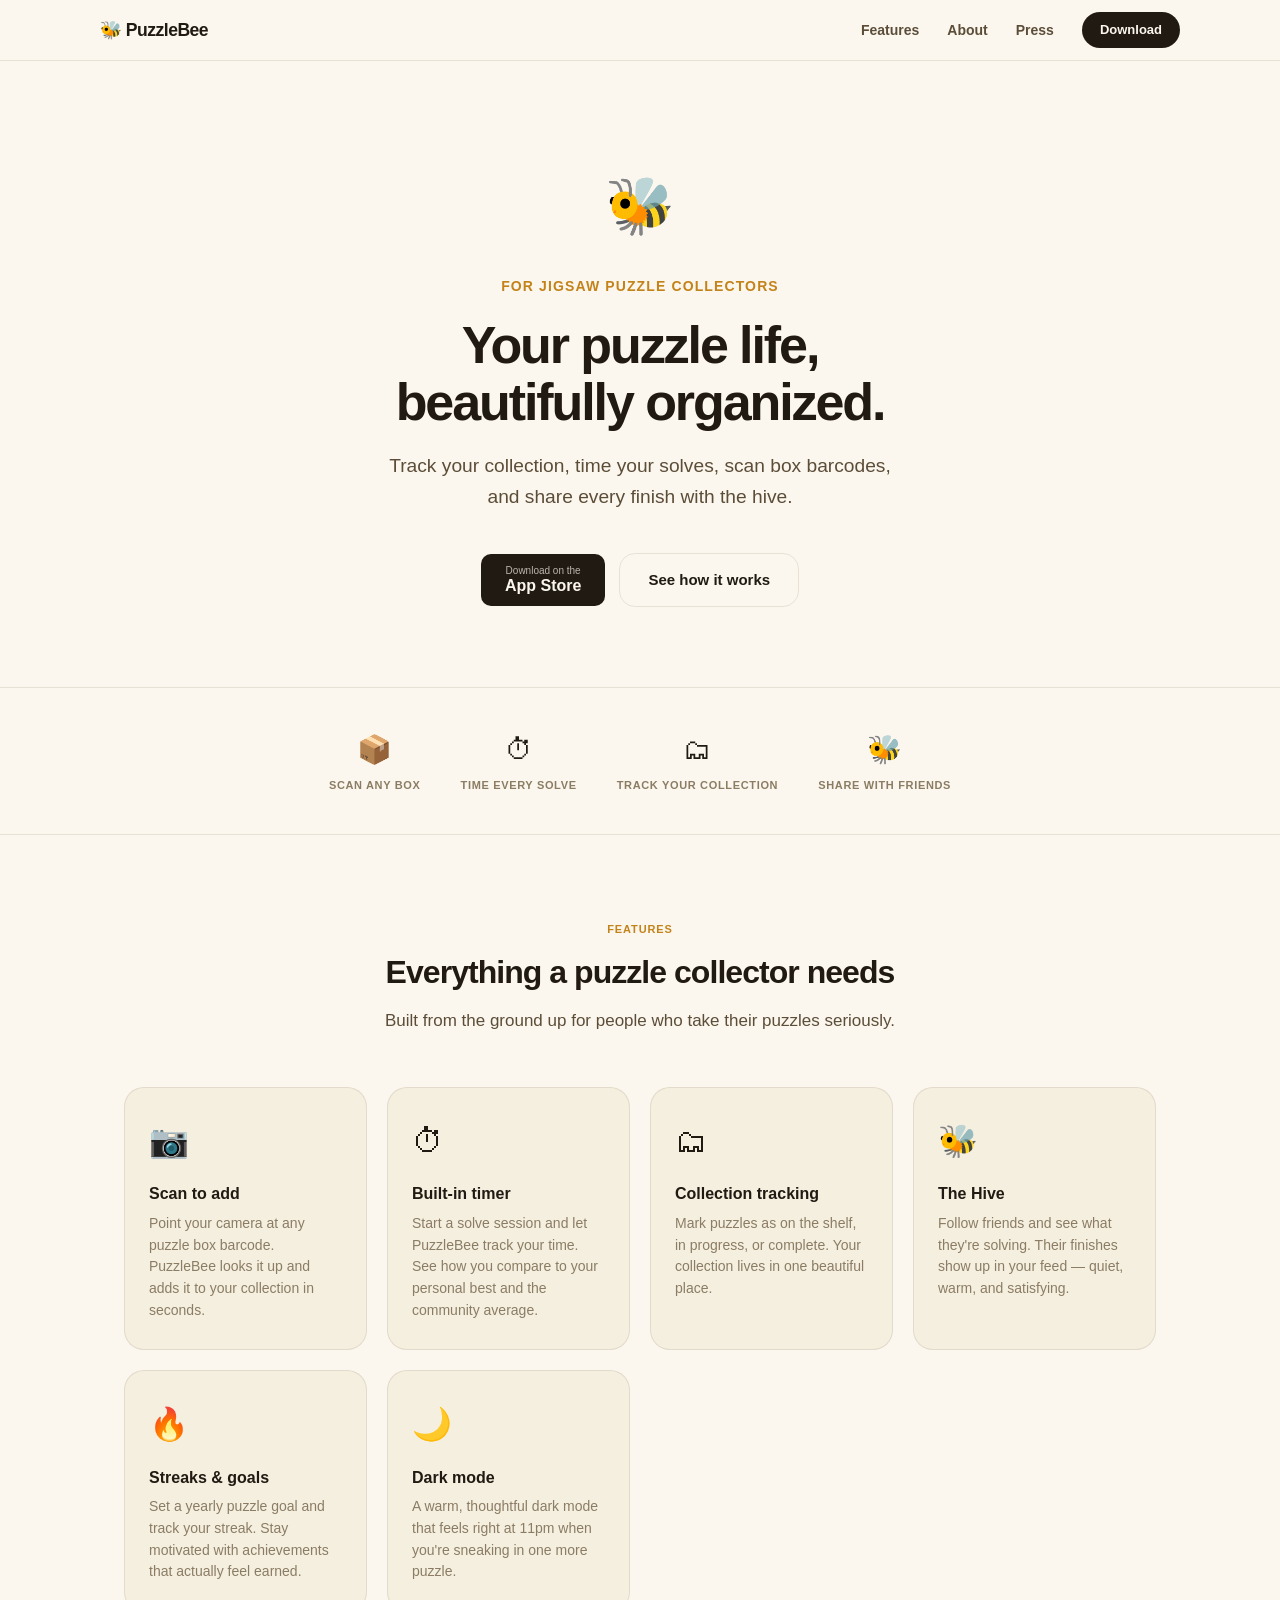
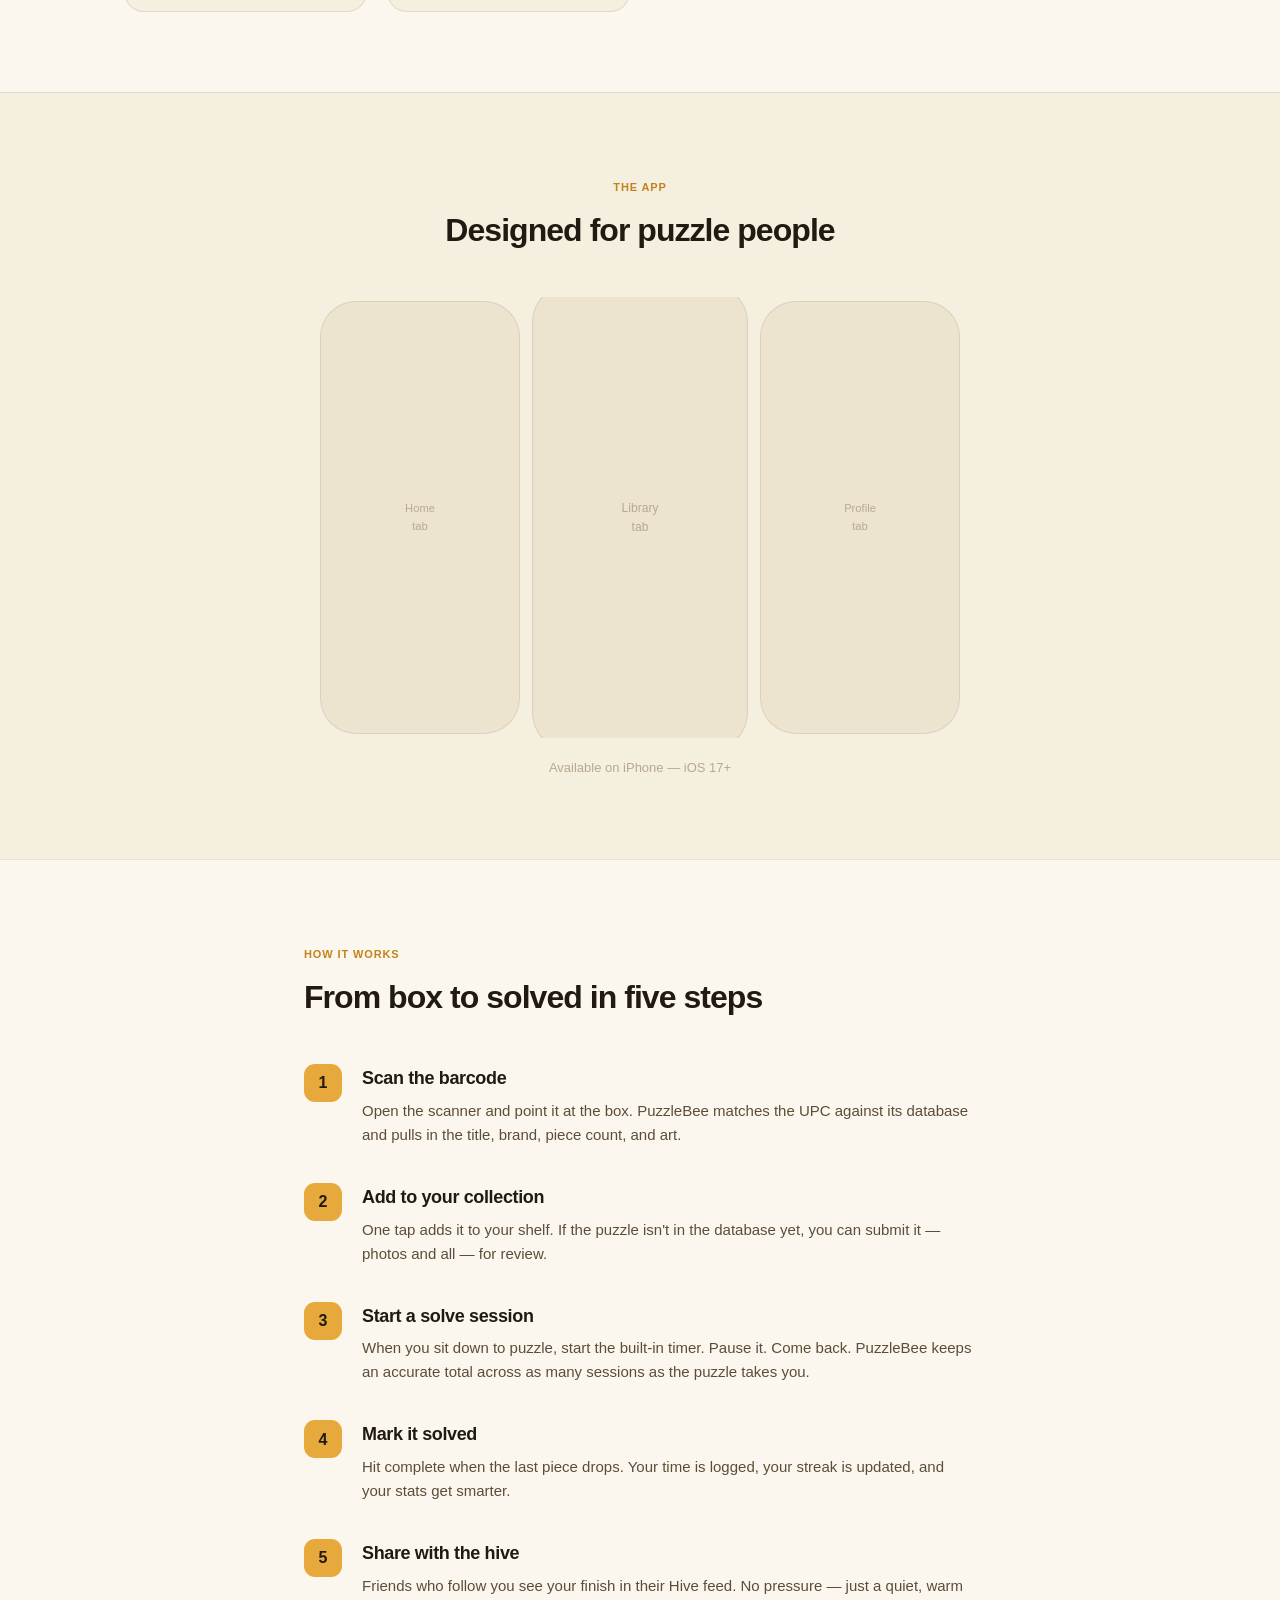
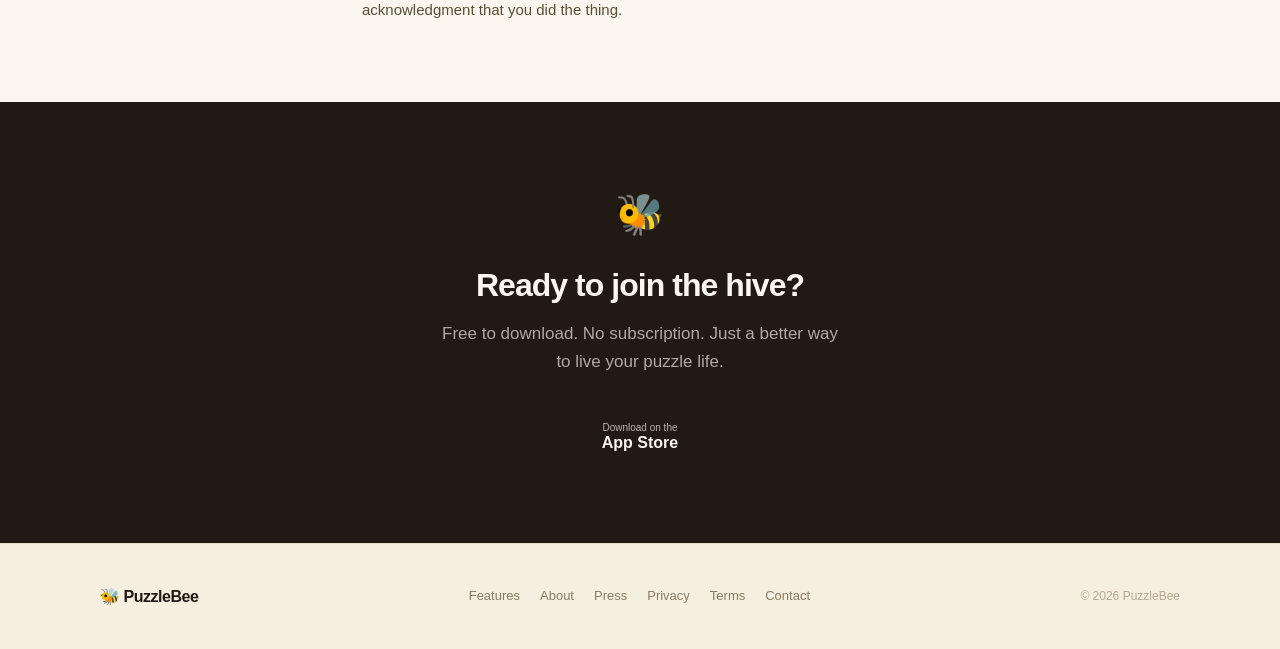
==== index.html @ b5a49838 "Initial PuzzleBee marketing site and admin panel" ====
<!DOCTYPE html>
<html lang="en">
<head>
  <meta charset="UTF-8">
  <meta name="viewport" content="width=device-width, initial-scale=1.0">
  <title>PuzzleBee — Your jigsaw puzzle life, beautifully organized.</title>
  <meta name="description" content="Track your jigsaw puzzle collection, time your solves, scan box barcodes, and share with the hive. PuzzleBee is the puzzle app for collectors.">
  <link rel="stylesheet" href="/assets/style.css">
  <style>
    .hero { padding: 100px 0 80px; text-align: center; }
    .hero__bee { font-size: 3.5rem; display: block; margin-bottom: 24px; animation: float 4s ease-in-out infinite; }
    @keyframes float { 0%,100%{transform:translateY(0)} 50%{transform:translateY(-8px)} }
    .hero__tagline { font-size:0.875rem; font-weight:700; letter-spacing:.08em; text-transform:uppercase; color:var(--honey-deep); margin-bottom:20px; }
    .hero h1 { margin-bottom: 20px; }
    .hero__sub { font-size:clamp(1rem,2.5vw,1.2rem); color:var(--ink2); max-width:520px; margin:0 auto 40px; line-height:1.6; }
    .hero__actions { display:flex; flex-wrap:wrap; gap:14px; justify-content:center; align-items:center; }
    .proof-strip { display:flex; flex-wrap:wrap; gap:40px; justify-content:center; }
    .proof-item { text-align:center; }
    .proof-item__big { font-size:1.75rem; }
    .proof-item__small { font-size:0.6875rem; font-weight:700; color:var(--ink3); text-transform:uppercase; letter-spacing:.06em; margin-top:4px; }
    .screenshots { display:flex; gap:20px; justify-content:center; align-items:flex-end; overflow-x:auto; padding:4px 0; }
    .phone-mockup--center { transform:scale(1.08); }
    .steps { display:grid; gap:36px; }
    .step { display:flex; gap:20px; align-items:flex-start; }
    .step__num { width:38px; height:38px; border-radius:11px; background:var(--honey); color:var(--ink); font-weight:800; display:flex; align-items:center; justify-content:center; flex-shrink:0; }
    .step__body h3 { margin-bottom:6px; }
    .step__body p { font-size:.9375rem; }
    @media(max-width:640px){ .hero{padding:64px 0 56px} }
  </style>
</head>
<body>

  <nav class="nav">
    <div class="nav__inner">
      <a href="/" class="nav__wordmark">🐝 PuzzleBee</a>
      <div class="nav__links">
        <a href="/features.html" class="nav__link--hide">Features</a>
        <a href="/about.html" class="nav__link--hide">About</a>
        <a href="/press.html" class="nav__link--hide">Press</a>
        <a href="https://apps.apple.com/app/puzzlebee" class="nav__cta">Download</a>
      </div>
    </div>
  </nav>

  <section class="hero" style="border-top:none;">
    <div class="container">
      <span class="hero__bee">🐝</span>
      <p class="hero__tagline">For jigsaw puzzle collectors</p>
      <h1>Your puzzle life,<br>beautifully organized.</h1>
      <p class="hero__sub">Track your collection, time your solves, scan box barcodes, and share every finish with the hive.</p>
      <div class="hero__actions">
        <a href="https://apps.apple.com/app/puzzlebee" class="badge-appstore">
          <span>
            <span class="badge-appstore__sub">Download on the</span>
            <span class="badge-appstore__main">App Store</span>
          </span>
        </a>
        <a href="/features.html" class="btn btn--ghost">See how it works</a>
      </div>
    </div>
  </section>

  <section style="padding:40px 0;">
    <div class="container">
      <div class="proof-strip">
        <div class="proof-item"><div class="proof-item__big">📦</div><div class="proof-item__small">Scan any box</div></div>
        <div class="proof-item"><div class="proof-item__big">⏱</div><div class="proof-item__small">Time every solve</div></div>
        <div class="proof-item"><div class="proof-item__big">🗂</div><div class="proof-item__small">Track your collection</div></div>
        <div class="proof-item"><div class="proof-item__big">🐝</div><div class="proof-item__small">Share with friends</div></div>
      </div>
    </div>
  </section>

  <section>
    <div class="container">
      <div style="text-align:center;margin-bottom:52px;">
        <span class="section-label">Features</span>
        <h2 class="section-title">Everything a puzzle collector needs</h2>
        <p class="section-body" style="margin:0 auto;">Built from the ground up for people who take their puzzles seriously.</p>
      </div>
      <div class="feature-grid">
        <div class="feature-card">
          <span class="feature-card__icon">📷</span>
          <div class="feature-card__title">Scan to add</div>
          <div class="feature-card__body">Point your camera at any puzzle box barcode. PuzzleBee looks it up and adds it to your collection in seconds.</div>
        </div>
        <div class="feature-card">
          <span class="feature-card__icon">⏱</span>
          <div class="feature-card__title">Built-in timer</div>
          <div class="feature-card__body">Start a solve session and let PuzzleBee track your time. See how you compare to your personal best and the community average.</div>
        </div>
        <div class="feature-card">
          <span class="feature-card__icon">🗂</span>
          <div class="feature-card__title">Collection tracking</div>
          <div class="feature-card__body">Mark puzzles as on the shelf, in progress, or complete. Your collection lives in one beautiful place.</div>
        </div>
        <div class="feature-card">
          <span class="feature-card__icon">🐝</span>
          <div class="feature-card__title">The Hive</div>
          <div class="feature-card__body">Follow friends and see what they're solving. Their finishes show up in your feed — quiet, warm, and satisfying.</div>
        </div>
        <div class="feature-card">
          <span class="feature-card__icon">🔥</span>
          <div class="feature-card__title">Streaks &amp; goals</div>
          <div class="feature-card__body">Set a yearly puzzle goal and track your streak. Stay motivated with achievements that actually feel earned.</div>
        </div>
        <div class="feature-card">
          <span class="feature-card__icon">🌙</span>
          <div class="feature-card__title">Dark mode</div>
          <div class="feature-card__body">A warm, thoughtful dark mode that feels right at 11pm when you're sneaking in one more puzzle.</div>
        </div>
      </div>
    </div>
  </section>

  <section style="background:var(--cream50);">
    <div class="container">
      <div style="text-align:center;margin-bottom:48px;">
        <span class="section-label">The app</span>
        <h2>Designed for puzzle people</h2>
      </div>
      <div class="screenshots">
        <div class="phone-mockup"><span style="text-align:center;padding:12px;font-size:.7rem;color:var(--ink4);">Home<br>tab</span></div>
        <div class="phone-mockup phone-mockup--center"><span style="text-align:center;padding:12px;font-size:.7rem;color:var(--ink4);">Library<br>tab</span></div>
        <div class="phone-mockup"><span style="text-align:center;padding:12px;font-size:.7rem;color:var(--ink4);">Profile<br>tab</span></div>
      </div>
      <p style="text-align:center;font-size:.8125rem;color:var(--ink4);margin-top:20px;">Available on iPhone — iOS 17+</p>
    </div>
  </section>

  <section>
    <div class="container" style="max-width:720px;">
      <div style="margin-bottom:48px;">
        <span class="section-label">How it works</span>
        <h2>From box to solved in five steps</h2>
      </div>
      <div class="steps">
        <div class="step"><div class="step__num">1</div><div class="step__body"><h3>Scan the barcode</h3><p>Open the scanner and point it at the box. PuzzleBee matches the UPC against its database and pulls in the title, brand, piece count, and art.</p></div></div>
        <div class="step"><div class="step__num">2</div><div class="step__body"><h3>Add to your collection</h3><p>One tap adds it to your shelf. If the puzzle isn't in the database yet, you can submit it — photos and all — for review.</p></div></div>
        <div class="step"><div class="step__num">3</div><div class="step__body"><h3>Start a solve session</h3><p>When you sit down to puzzle, start the built-in timer. Pause it. Come back. PuzzleBee keeps an accurate total across as many sessions as the puzzle takes you.</p></div></div>
        <div class="step"><div class="step__num">4</div><div class="step__body"><h3>Mark it solved</h3><p>Hit complete when the last piece drops. Your time is logged, your streak is updated, and your stats get smarter.</p></div></div>
        <div class="step"><div class="step__num">5</div><div class="step__body"><h3>Share with the hive</h3><p>Friends who follow you see your finish in their Hive feed. No pressure — just a quiet, warm acknowledgment that you did the thing.</p></div></div>
      </div>
    </div>
  </section>

  <section style="background:var(--ink);border-top:none;">
    <div class="container" style="text-align:center;">
      <span style="font-size:2.5rem;display:block;margin-bottom:20px;">🐝</span>
      <h2 style="color:#FBF7EE;margin-bottom:16px;">Ready to join the hive?</h2>
      <p style="color:rgba(251,247,238,.65);max-width:400px;margin:0 auto 36px;font-size:1.0625rem;">Free to download. No subscription. Just a better way to live your puzzle life.</p>
      <a href="https://apps.apple.com/app/puzzlebee" class="badge-appstore">
        <span><span class="badge-appstore__sub">Download on the</span><span class="badge-appstore__main">App Store</span></span>
      </a>
    </div>
  </section>

  <footer class="footer">
    <div class="footer__inner">
      <a href="/" class="footer__wordmark">🐝 PuzzleBee</a>
      <div class="footer__links">
        <a href="/features.html">Features</a>
        <a href="/about.html">About</a>
        <a href="/press.html">Press</a>
        <a href="/privacy.html">Privacy</a>
        <a href="/terms.html">Terms</a>
        <a href="mailto:support@puzzlebee.app">Contact</a>
      </div>
      <p class="footer__copy">© 2026 PuzzleBee</p>
    </div>
  </footer>

</body>
</html>
---- assets/style.css ----
/* PuzzleBee — shared marketing stylesheet */

:root {
  --ink:       #211A12;
  --ink2:      #5C4D38;
  --ink3:      #8B7C63;
  --ink4:      #B8A890;
  --cream:     #FBF7EE;
  --cream50:   #F5EFE0;
  --cream100:  #EDE4D0;
  --honey:     #E8A93C;
  --honey-deep:#C4831A;
  --honey-soft:#FFF3D6;
  --sage:      #6B7B5A;
  --border:    rgba(90,70,40,0.12);
  --radius:    16px;
  --radius-sm: 10px;
}

*, *::before, *::after { box-sizing: border-box; margin: 0; padding: 0; }

html { scroll-behavior: smooth; }

body {
  font-family: -apple-system, BlinkMacSystemFont, 'Segoe UI', Helvetica, Arial, sans-serif;
  background: var(--cream);
  color: var(--ink);
  line-height: 1.6;
  -webkit-font-smoothing: antialiased;
}

/* ── Typography ── */
h1 { font-size: clamp(2rem, 5vw, 3.25rem); font-weight: 800; letter-spacing: -0.04em; line-height: 1.1; }
h2 { font-size: clamp(1.5rem, 3vw, 2rem); font-weight: 700; letter-spacing: -0.03em; line-height: 1.2; }
h3 { font-size: 1.125rem; font-weight: 700; letter-spacing: -0.02em; }
p  { color: var(--ink2); }
a  { color: var(--honey-deep); text-decoration: none; }
a:hover { text-decoration: underline; }

/* ── Layout ── */
.container { max-width: 1080px; margin: 0 auto; padding: 0 24px; }
.container--narrow { max-width: 720px; margin: 0 auto; padding: 0 24px; }

section { padding: 80px 0; }
section + section { border-top: 1px solid var(--border); }

/* ── Nav ── */
.nav {
  position: sticky; top: 0; z-index: 100;
  background: rgba(251,247,238,0.92);
  backdrop-filter: blur(12px);
  border-bottom: 1px solid var(--border);
  padding: 0 24px;
}
.nav__inner {
  max-width: 1080px; margin: 0 auto;
  display: flex; align-items: center; justify-content: space-between;
  height: 60px;
}
.nav__wordmark {
  font-size: 1.1rem; font-weight: 800; letter-spacing: -0.03em;
  color: var(--ink); text-decoration: none; display: flex; align-items: center; gap: 8px;
}
.nav__wordmark:hover { text-decoration: none; }
.nav__links { display: flex; align-items: center; gap: 28px; }
.nav__links a { font-size: 0.875rem; font-weight: 600; color: var(--ink2); }
.nav__links a:hover { color: var(--ink); text-decoration: none; }
.nav__cta {
  background: var(--ink); color: var(--cream) !important;
  padding: 8px 18px; border-radius: 999px; font-size: 0.8125rem !important;
}
.nav__cta:hover { background: var(--ink2); text-decoration: none !important; }

/* ── Buttons ── */
.btn {
  display: inline-flex; align-items: center; gap: 8px;
  font-weight: 700; font-size: 0.9375rem;
  padding: 14px 28px; border-radius: var(--radius);
  cursor: pointer; text-decoration: none; border: none;
  transition: opacity 0.15s, transform 0.1s;
}
.btn:hover { opacity: 0.88; transform: translateY(-1px); text-decoration: none; }
.btn--honey { background: var(--honey); color: var(--ink); }
.btn--ink   { background: var(--ink); color: var(--cream); }
.btn--ghost { background: transparent; color: var(--ink); border: 1.5px solid var(--border); }

/* App Store badge */
.badge-appstore {
  display: inline-flex; align-items: center; gap: 10px;
  background: var(--ink); color: var(--cream);
  padding: 12px 24px; border-radius: var(--radius-sm);
  font-size: 0.8125rem; font-weight: 600;
  text-decoration: none; transition: opacity 0.15s;
}
.badge-appstore:hover { opacity: 0.85; text-decoration: none; }
.badge-appstore__sub { display: block; font-size: 0.625rem; font-weight: 400; opacity: 0.7; line-height: 1; margin-bottom: 2px; }
.badge-appstore__main { display: block; font-size: 1rem; font-weight: 700; line-height: 1; }

/* ── Tag / pill ── */
.tag {
  display: inline-block;
  padding: 4px 10px; border-radius: 999px;
  font-size: 0.6875rem; font-weight: 700; letter-spacing: 0.05em; text-transform: uppercase;
  background: var(--honey-soft); color: var(--honey-deep);
}

/* ── Cards ── */
.card {
  background: var(--cream50);
  border: 1px solid var(--border);
  border-radius: 20px;
  padding: 28px;
}

/* ── Feature grid ── */
.feature-grid {
  display: grid;
  grid-template-columns: repeat(auto-fit, minmax(220px, 1fr));
  gap: 20px;
}
.feature-card {
  background: var(--cream50);
  border: 1px solid var(--border);
  border-radius: 20px;
  padding: 28px 24px;
}
.feature-card__icon {
  font-size: 2rem; margin-bottom: 14px; display: block;
}
.feature-card__title {
  font-size: 1rem; font-weight: 700; margin-bottom: 6px; color: var(--ink);
}
.feature-card__body {
  font-size: 0.875rem; color: var(--ink3); line-height: 1.55;
}

/* ── Screenshot placeholder ── */
.phone-mockup {
  width: 200px; aspect-ratio: 9/19.5;
  background: var(--cream100);
  border: 1.5px solid var(--border);
  border-radius: 36px;
  display: flex; align-items: center; justify-content: center;
  font-size: 0.75rem; color: var(--ink4);
  flex-shrink: 0;
  overflow: hidden;
}
.phone-mockup img { width: 100%; height: 100%; object-fit: cover; border-radius: inherit; }

/* ── Section header ── */
.section-label {
  display: inline-block;
  font-size: 0.6875rem; font-weight: 700; letter-spacing: 0.08em; text-transform: uppercase;
  color: var(--honey-deep); margin-bottom: 14px;
}
.section-title { margin-bottom: 16px; }
.section-body  { color: var(--ink2); font-size: 1.0625rem; line-height: 1.65; max-width: 560px; }

/* ── Footer ── */
.footer {
  background: var(--cream50);
  border-top: 1px solid var(--border);
  padding: 40px 24px;
}
.footer__inner {
  max-width: 1080px; margin: 0 auto;
  display: flex; flex-wrap: wrap; align-items: center; justify-content: space-between; gap: 16px;
}
.footer__wordmark {
  font-size: 1rem; font-weight: 800; letter-spacing: -0.03em; color: var(--ink);
  text-decoration: none; display: flex; align-items: center; gap: 6px;
}
.footer__links { display: flex; flex-wrap: wrap; gap: 20px; }
.footer__links a { font-size: 0.8125rem; color: var(--ink3); }
.footer__links a:hover { color: var(--ink); text-decoration: none; }
.footer__copy { font-size: 0.75rem; color: var(--ink4); }

/* ── Prose (for legal pages) ── */
.prose h1 { margin-bottom: 8px; }
.prose .updated { font-size: 0.875rem; color: var(--ink3); margin-bottom: 40px; }
.prose h2 { font-size: 1.125rem; font-weight: 700; margin: 36px 0 10px; }
.prose p  { margin-bottom: 14px; font-size: 0.9375rem; line-height: 1.75; }
.prose ul { padding-left: 20px; margin-bottom: 14px; color: var(--ink2); }
.prose ul li { margin-bottom: 6px; font-size: 0.9375rem; line-height: 1.7; }

/* ── Color swatch ── */
.swatch { width: 48px; height: 48px; border-radius: 10px; border: 1px solid var(--border); display: inline-block; }

/* ── Responsive ── */
@media (max-width: 640px) {
  section { padding: 56px 0; }
  .nav__links .nav__link--hide { display: none; }
}
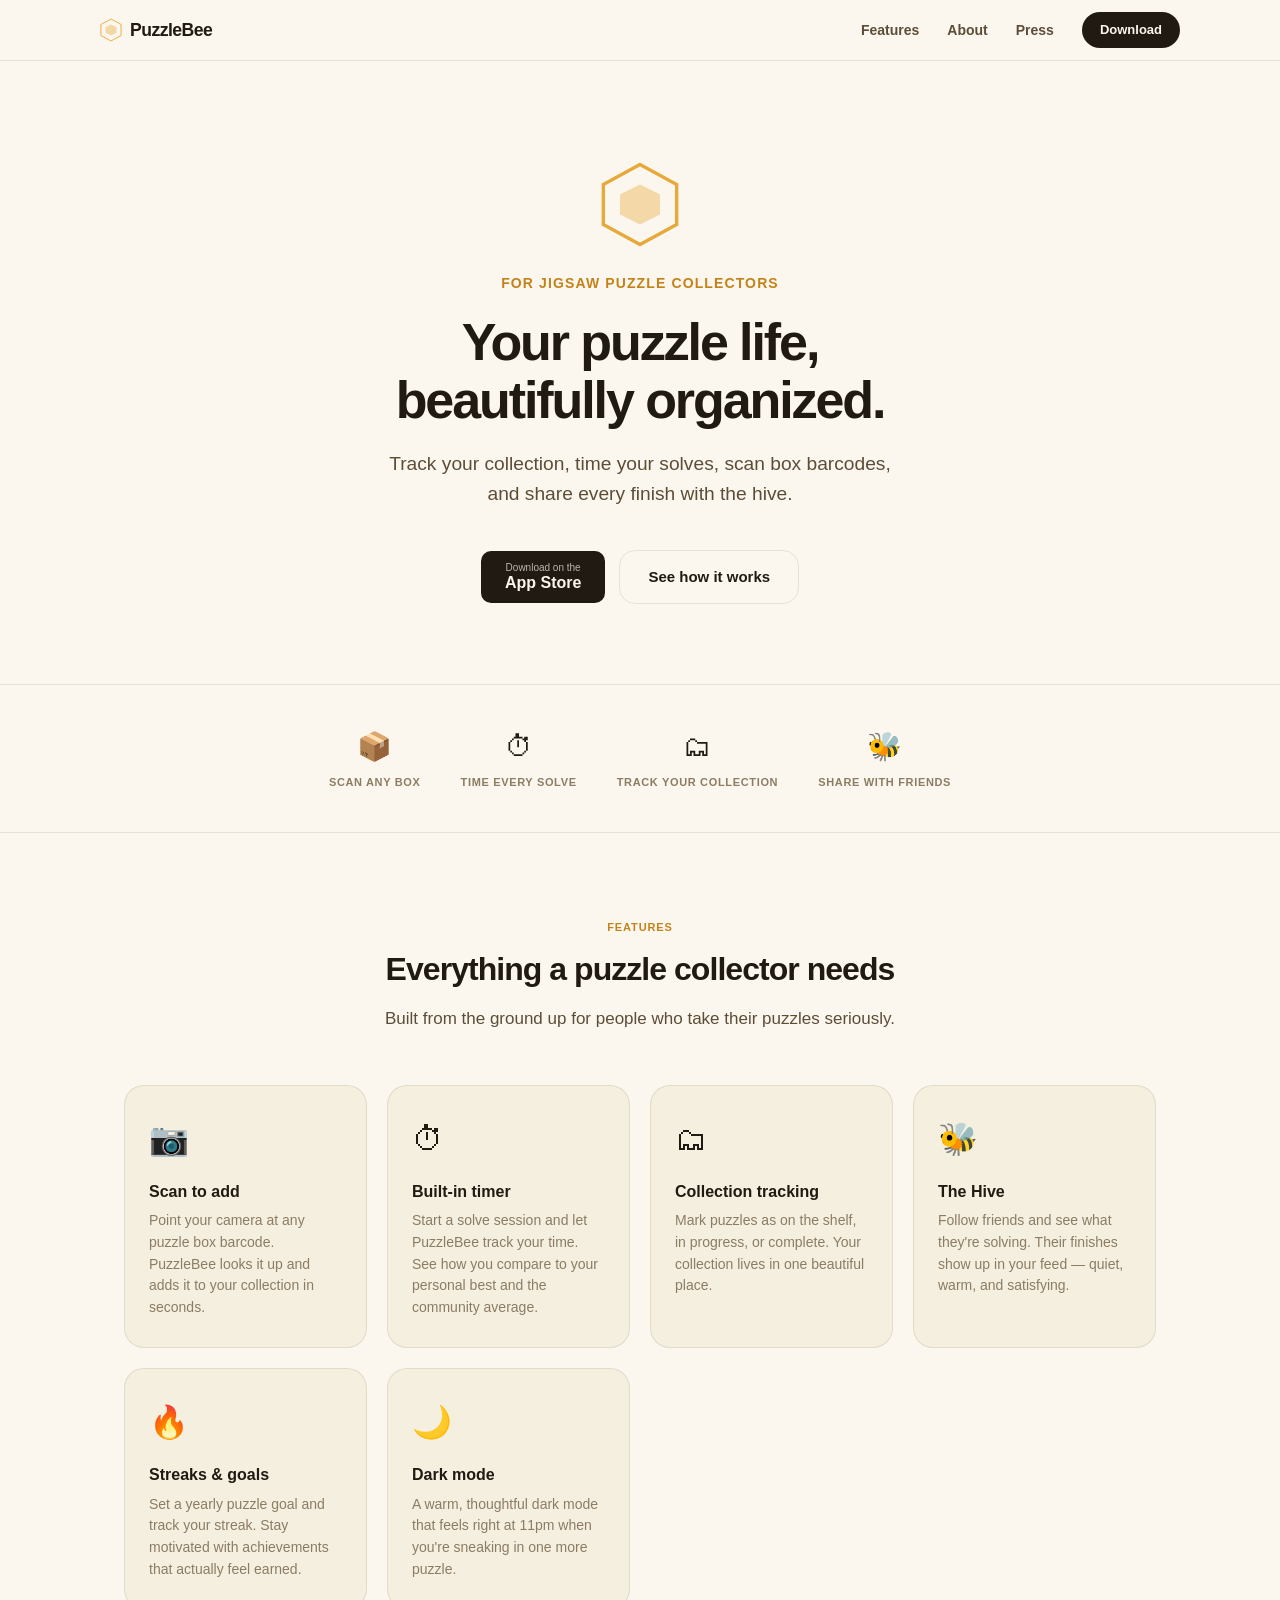
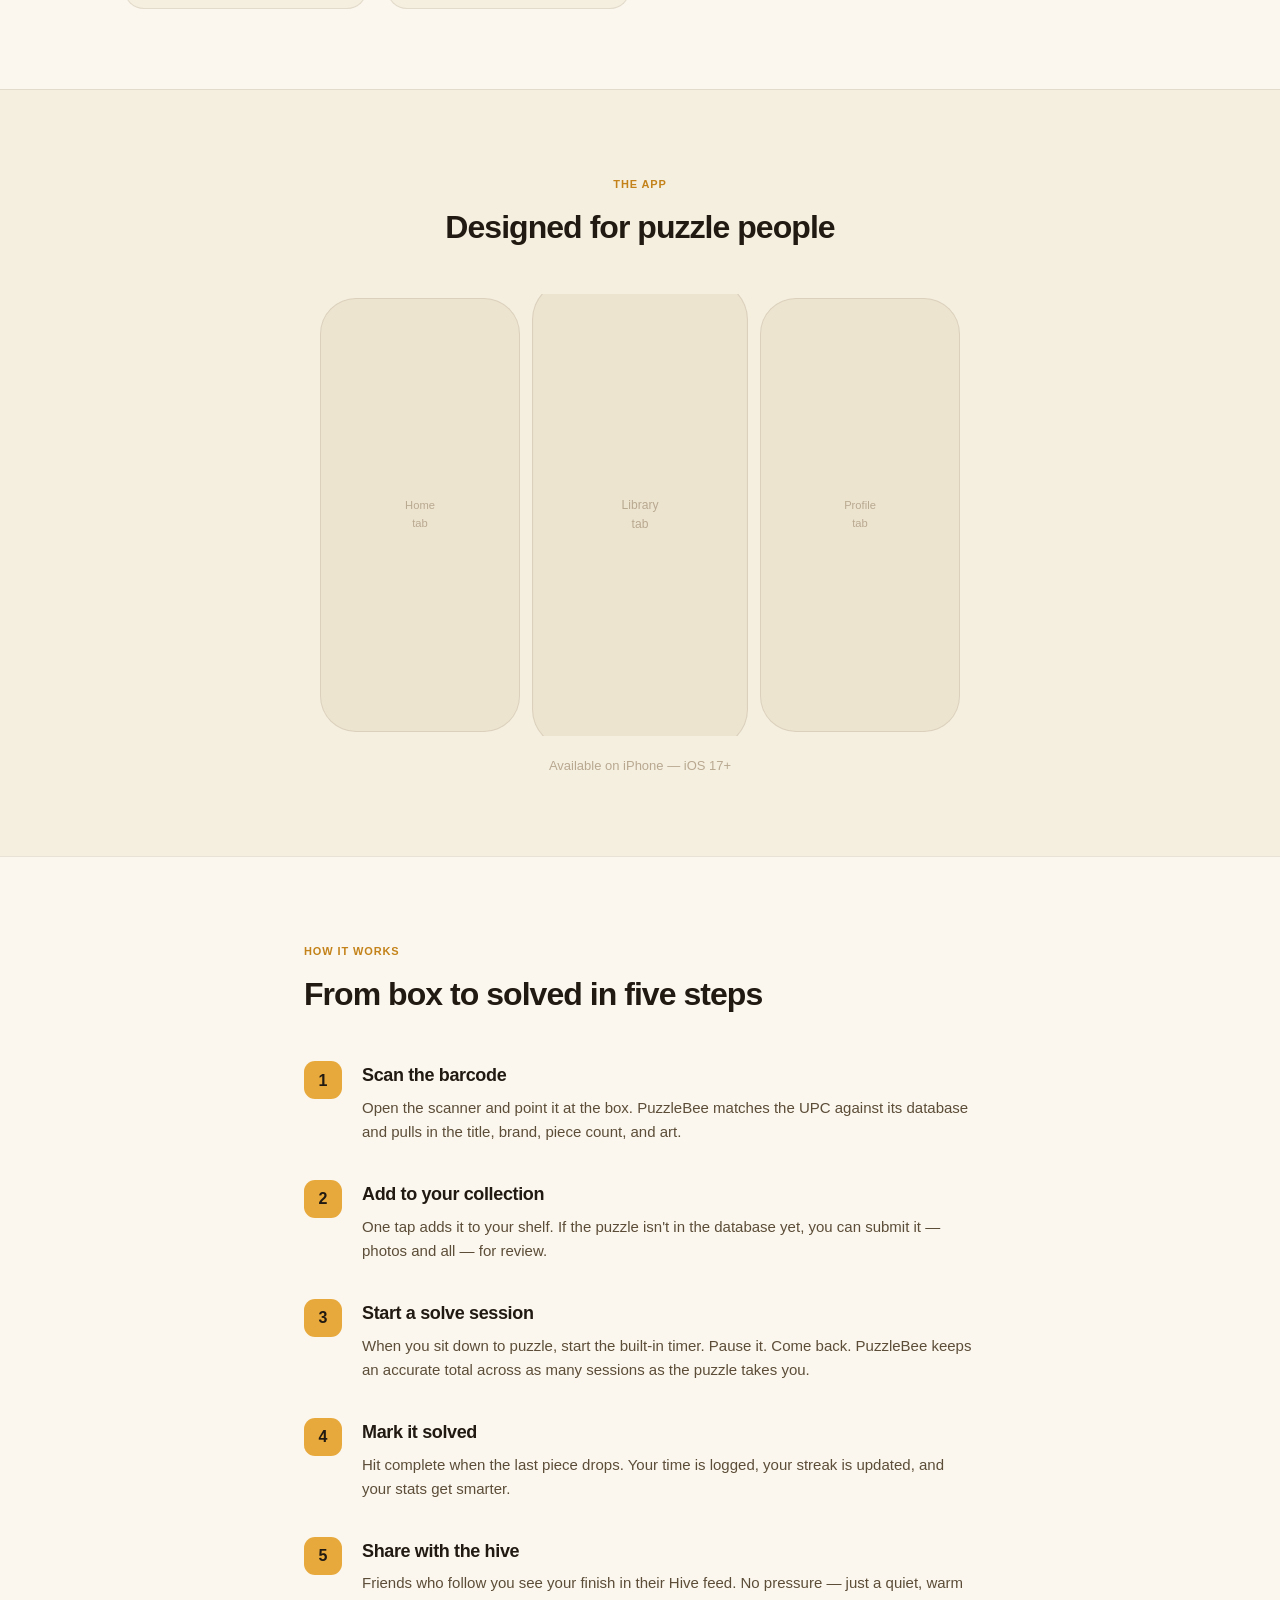
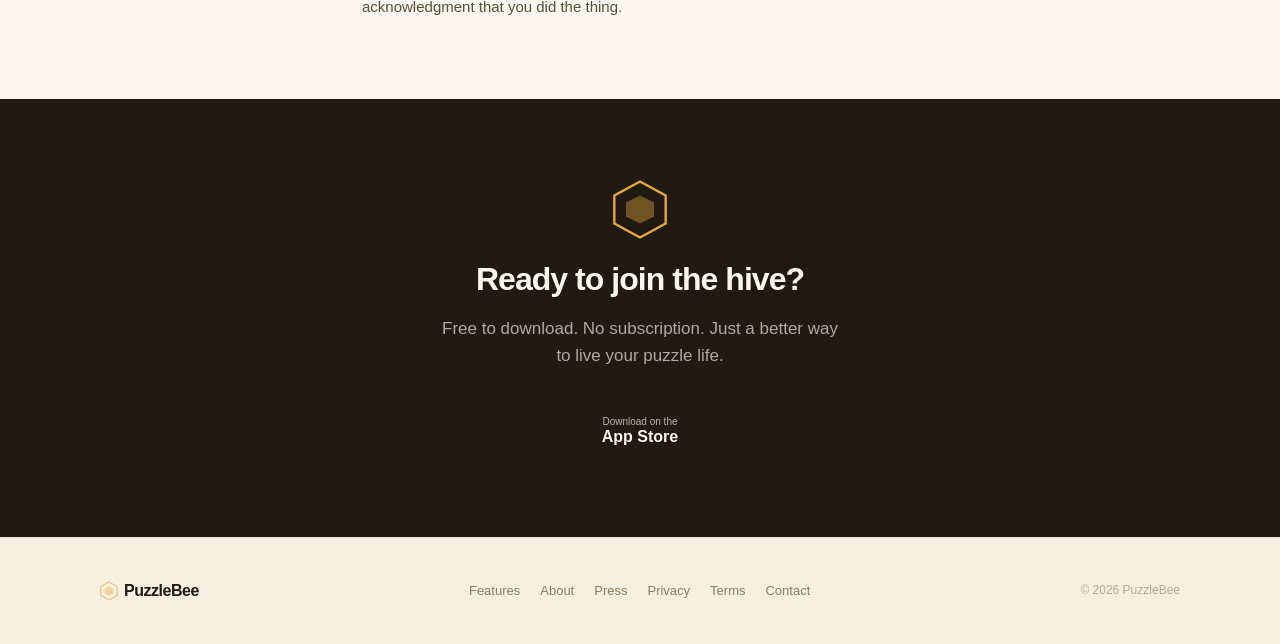
==== commit df65231a: "Replace bee emoji with hex logo SVG across all pages" ====
--- a/index.html
+++ b/index.html
@@ -8,7 +8,7 @@
   <link rel="stylesheet" href="/assets/style.css">
   <style>
     .hero { padding: 100px 0 80px; text-align: center; }
-    .hero__bee { font-size: 3.5rem; display: block; margin-bottom: 24px; animation: float 4s ease-in-out infinite; }
+    .hero__bee { display: block; margin: 0 auto 24px; animation: float 4s ease-in-out infinite; }
     @keyframes float { 0%,100%{transform:translateY(0)} 50%{transform:translateY(-8px)} }
     .hero__tagline { font-size:0.875rem; font-weight:700; letter-spacing:.08em; text-transform:uppercase; color:var(--honey-deep); margin-bottom:20px; }
     .hero h1 { margin-bottom: 20px; }
@@ -32,7 +32,7 @@
 
   <nav class="nav">
     <div class="nav__inner">
-      <a href="/" class="nav__wordmark">🐝 PuzzleBee</a>
+      <a href="/" class="nav__wordmark"><svg width="22" height="24" viewBox="0 0 48 52" fill="none" aria-hidden="true"><polygon points="24,2 46,14 46,38 24,50 2,38 2,14" stroke="#E8A93C" stroke-width="2"/><polygon points="24,14 36,20 36,32 24,38 12,32 12,20" fill="#E8A93C" opacity="0.4"/></svg> PuzzleBee</a>
       <div class="nav__links">
         <a href="/features.html" class="nav__link--hide">Features</a>
         <a href="/about.html" class="nav__link--hide">About</a>
@@ -44,7 +44,7 @@
 
   <section class="hero" style="border-top:none;">
     <div class="container">
-      <span class="hero__bee">🐝</span>
+      <svg class="hero__bee" width="80" height="87" viewBox="0 0 48 52" fill="none" aria-hidden="true"><polygon points="24,2 46,14 46,38 24,50 2,38 2,14" stroke="#E8A93C" stroke-width="2"/><polygon points="24,14 36,20 36,32 24,38 12,32 12,20" fill="#E8A93C" opacity="0.4"/></svg>
       <p class="hero__tagline">For jigsaw puzzle collectors</p>
       <h1>Your puzzle life,<br>beautifully organized.</h1>
       <p class="hero__sub">Track your collection, time your solves, scan box barcodes, and share every finish with the hive.</p>
@@ -146,7 +146,7 @@
 
   <section style="background:var(--ink);border-top:none;">
     <div class="container" style="text-align:center;">
-      <span style="font-size:2.5rem;display:block;margin-bottom:20px;">🐝</span>
+      <svg width="56" height="61" viewBox="0 0 48 52" fill="none" aria-hidden="true" style="display:block;margin:0 auto 20px;"><polygon points="24,2 46,14 46,38 24,50 2,38 2,14" stroke="#E8A93C" stroke-width="2"/><polygon points="24,14 36,20 36,32 24,38 12,32 12,20" fill="#E8A93C" opacity="0.4"/></svg>
       <h2 style="color:#FBF7EE;margin-bottom:16px;">Ready to join the hive?</h2>
       <p style="color:rgba(251,247,238,.65);max-width:400px;margin:0 auto 36px;font-size:1.0625rem;">Free to download. No subscription. Just a better way to live your puzzle life.</p>
       <a href="https://apps.apple.com/app/puzzlebee" class="badge-appstore">
@@ -157,7 +157,7 @@
 
   <footer class="footer">
     <div class="footer__inner">
-      <a href="/" class="footer__wordmark">🐝 PuzzleBee</a>
+      <a href="/" class="footer__wordmark"><svg width="18" height="20" viewBox="0 0 48 52" fill="none" aria-hidden="true"><polygon points="24,2 46,14 46,38 24,50 2,38 2,14" stroke="#E8A93C" stroke-width="2"/><polygon points="24,14 36,20 36,32 24,38 12,32 12,20" fill="#E8A93C" opacity="0.4"/></svg> PuzzleBee</a>
       <div class="footer__links">
         <a href="/features.html">Features</a>
         <a href="/about.html">About</a>
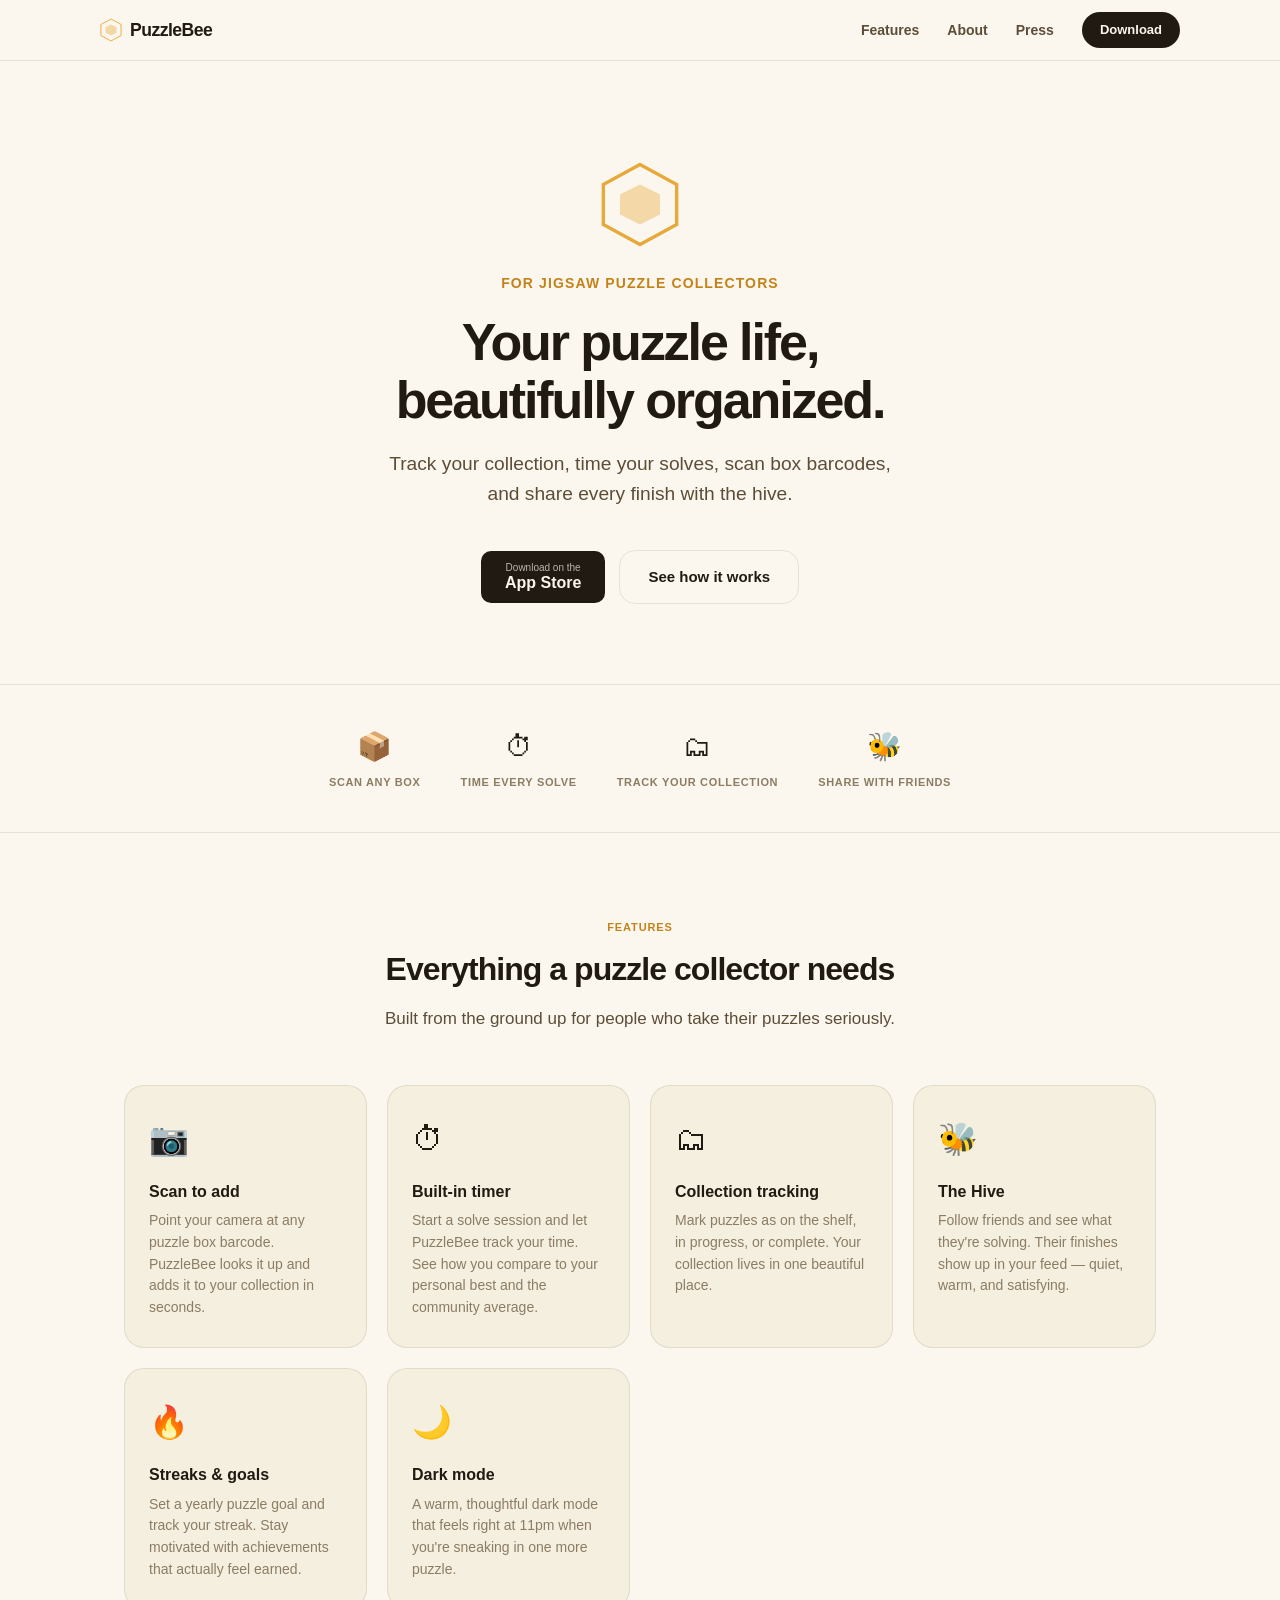
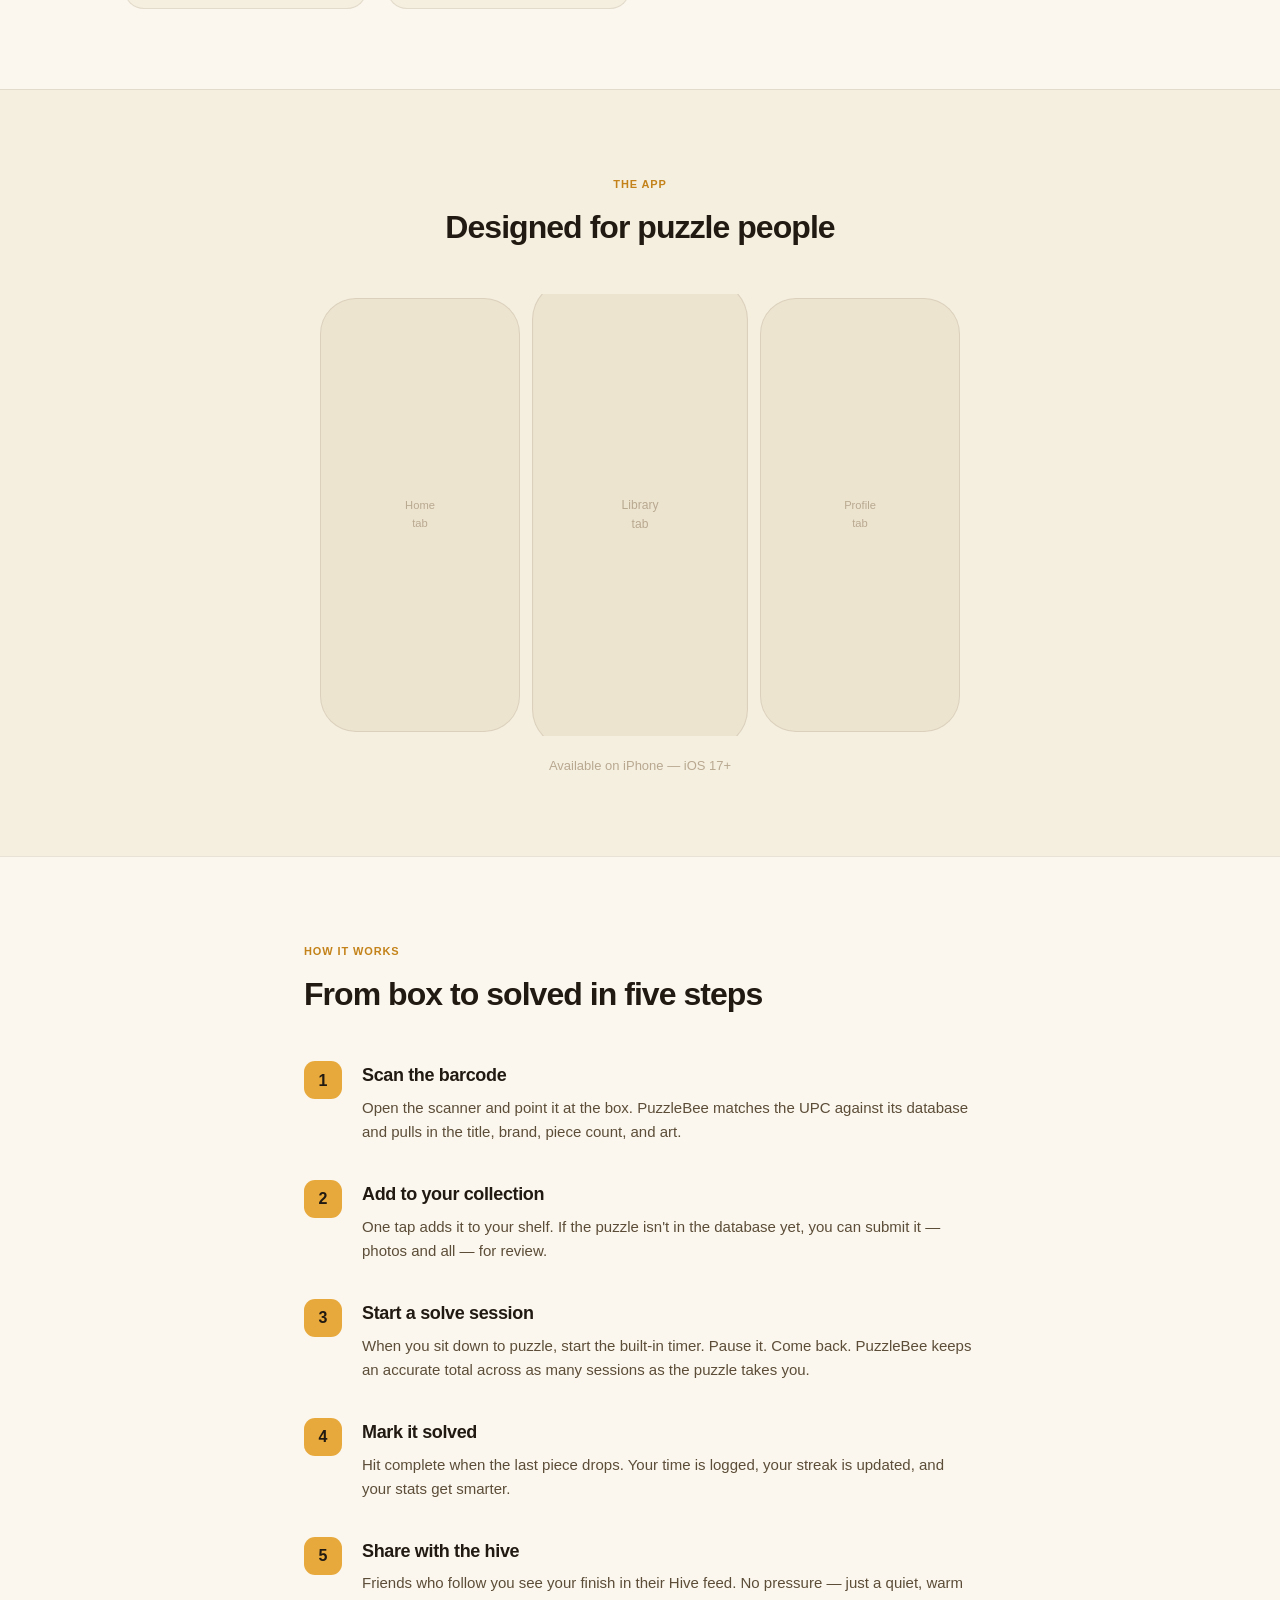
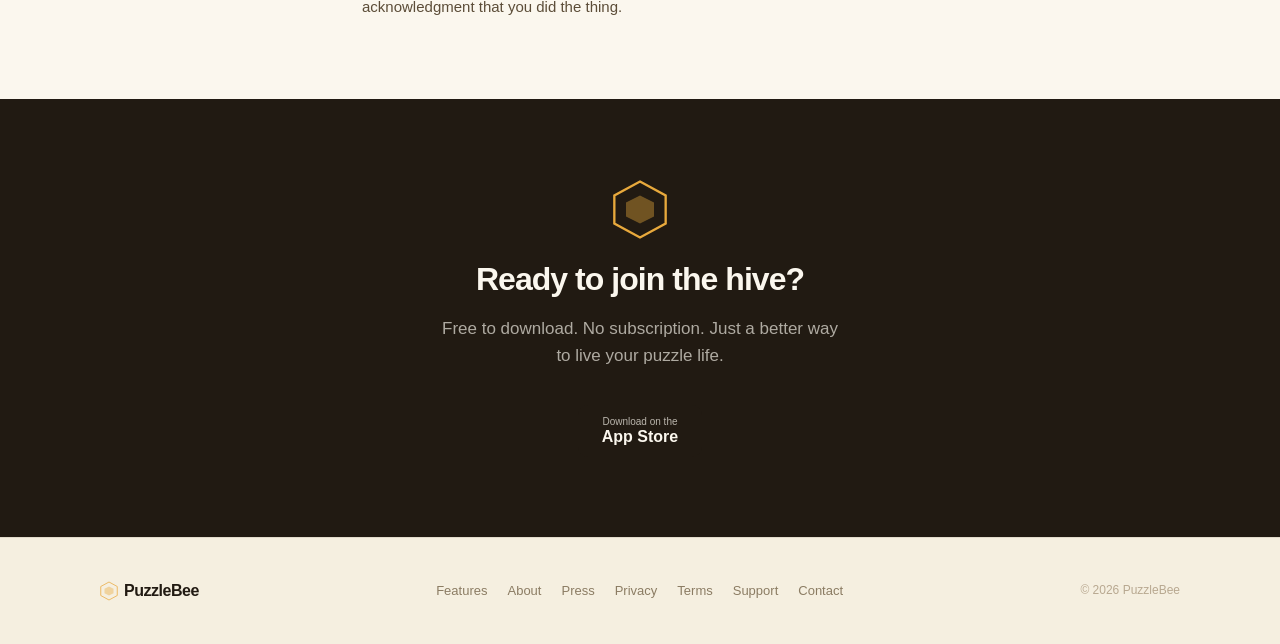
==== commit ec58e961: "Rewrite the privacy policy and terms for the App Store launch, add a support page - Privacy policy n" ====
--- a/index.html
+++ b/index.html
@@ -37,7 +37,7 @@
         <a href="/features.html" class="nav__link--hide">Features</a>
         <a href="/about.html" class="nav__link--hide">About</a>
         <a href="/press.html" class="nav__link--hide">Press</a>
-        <a href="https://apps.apple.com/app/puzzlebee" class="nav__cta">Download</a>
+        <a href="https://apps.apple.com/app/id6776897922" class="nav__cta">Download</a>
       </div>
     </div>
   </nav>
@@ -49,7 +49,7 @@
       <h1>Your puzzle life,<br>beautifully organized.</h1>
       <p class="hero__sub">Track your collection, time your solves, scan box barcodes, and share every finish with the hive.</p>
       <div class="hero__actions">
-        <a href="https://apps.apple.com/app/puzzlebee" class="badge-appstore">
+        <a href="https://apps.apple.com/app/id6776897922" class="badge-appstore">
           <span>
             <span class="badge-appstore__sub">Download on the</span>
             <span class="badge-appstore__main">App Store</span>
@@ -149,7 +149,7 @@
       <svg width="56" height="61" viewBox="0 0 48 52" fill="none" aria-hidden="true" style="display:block;margin:0 auto 20px;"><polygon points="24,2 46,14 46,38 24,50 2,38 2,14" stroke="#E8A93C" stroke-width="2"/><polygon points="24,14 36,20 36,32 24,38 12,32 12,20" fill="#E8A93C" opacity="0.4"/></svg>
       <h2 style="color:#FBF7EE;margin-bottom:16px;">Ready to join the hive?</h2>
       <p style="color:rgba(251,247,238,.65);max-width:400px;margin:0 auto 36px;font-size:1.0625rem;">Free to download. No subscription. Just a better way to live your puzzle life.</p>
-      <a href="https://apps.apple.com/app/puzzlebee" class="badge-appstore">
+      <a href="https://apps.apple.com/app/id6776897922" class="badge-appstore">
         <span><span class="badge-appstore__sub">Download on the</span><span class="badge-appstore__main">App Store</span></span>
       </a>
     </div>
@@ -164,6 +164,7 @@
         <a href="/press.html">Press</a>
         <a href="/privacy.html">Privacy</a>
         <a href="/terms.html">Terms</a>
+        <a href="/support.html">Support</a>
         <a href="mailto:support@puzzlebee.app">Contact</a>
       </div>
       <p class="footer__copy">© 2026 PuzzleBee</p>
--- a/assets/style.css
+++ b/assets/style.css
@@ -179,6 +179,7 @@
 .prose h1 { margin-bottom: 8px; }
 .prose .updated { font-size: 0.875rem; color: var(--ink3); margin-bottom: 40px; }
 .prose h2 { font-size: 1.125rem; font-weight: 700; margin: 36px 0 10px; }
+.prose h3 { font-size: 1rem; font-weight: 600; margin: 24px 0 6px; }
 .prose p  { margin-bottom: 14px; font-size: 0.9375rem; line-height: 1.75; }
 .prose ul { padding-left: 20px; margin-bottom: 14px; color: var(--ink2); }
 .prose ul li { margin-bottom: 6px; font-size: 0.9375rem; line-height: 1.7; }
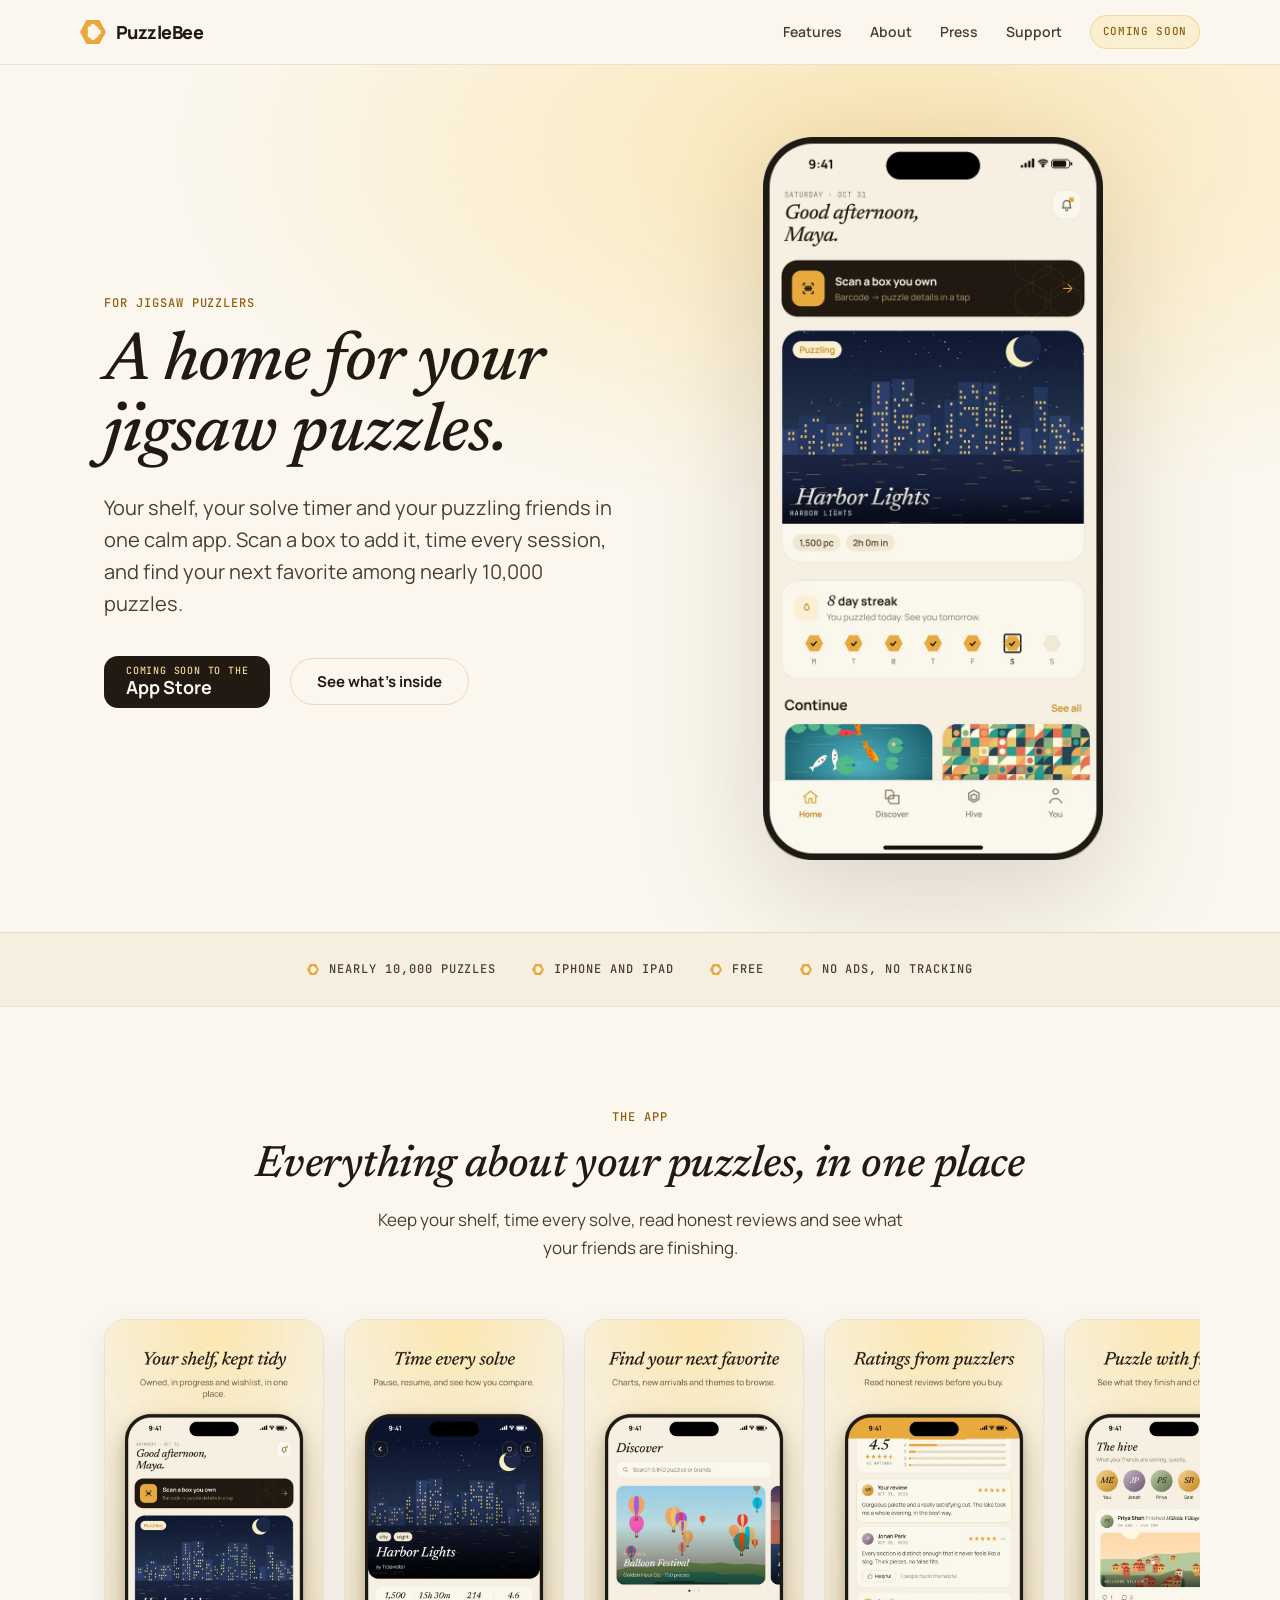
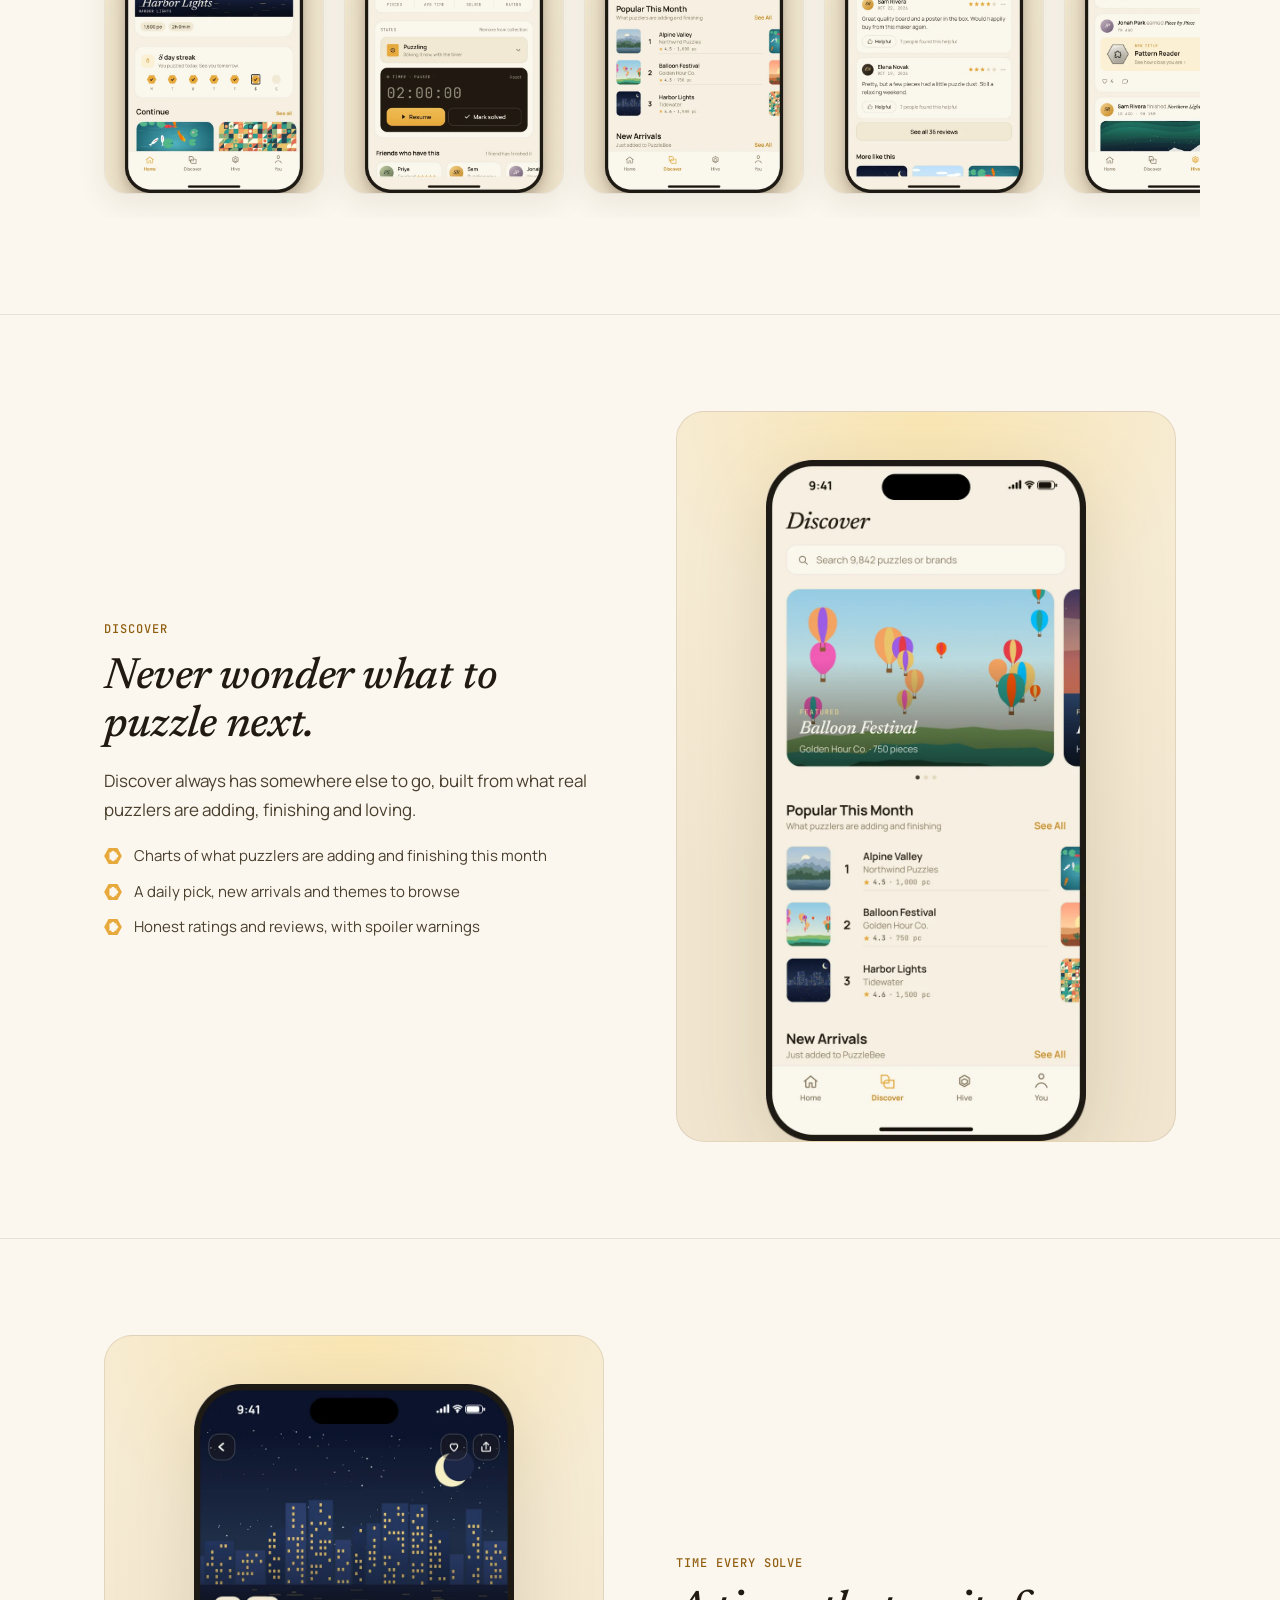
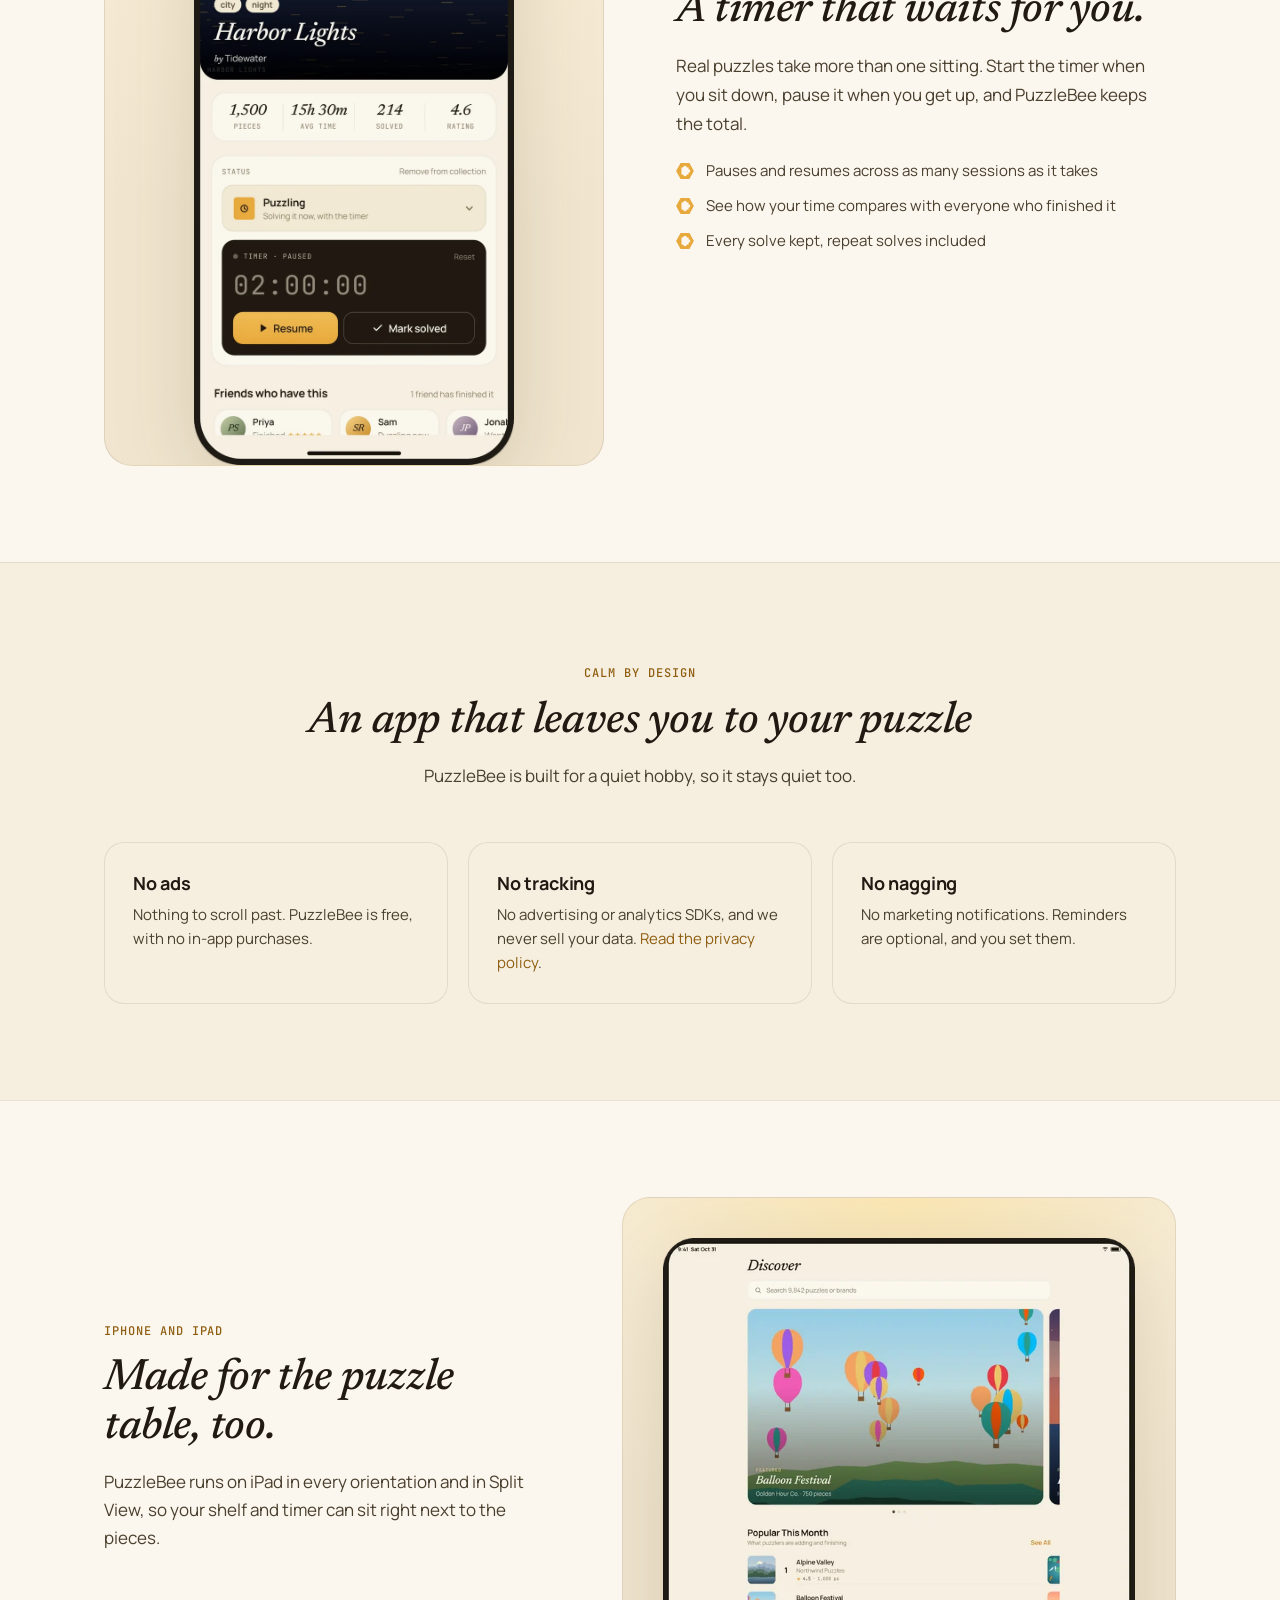
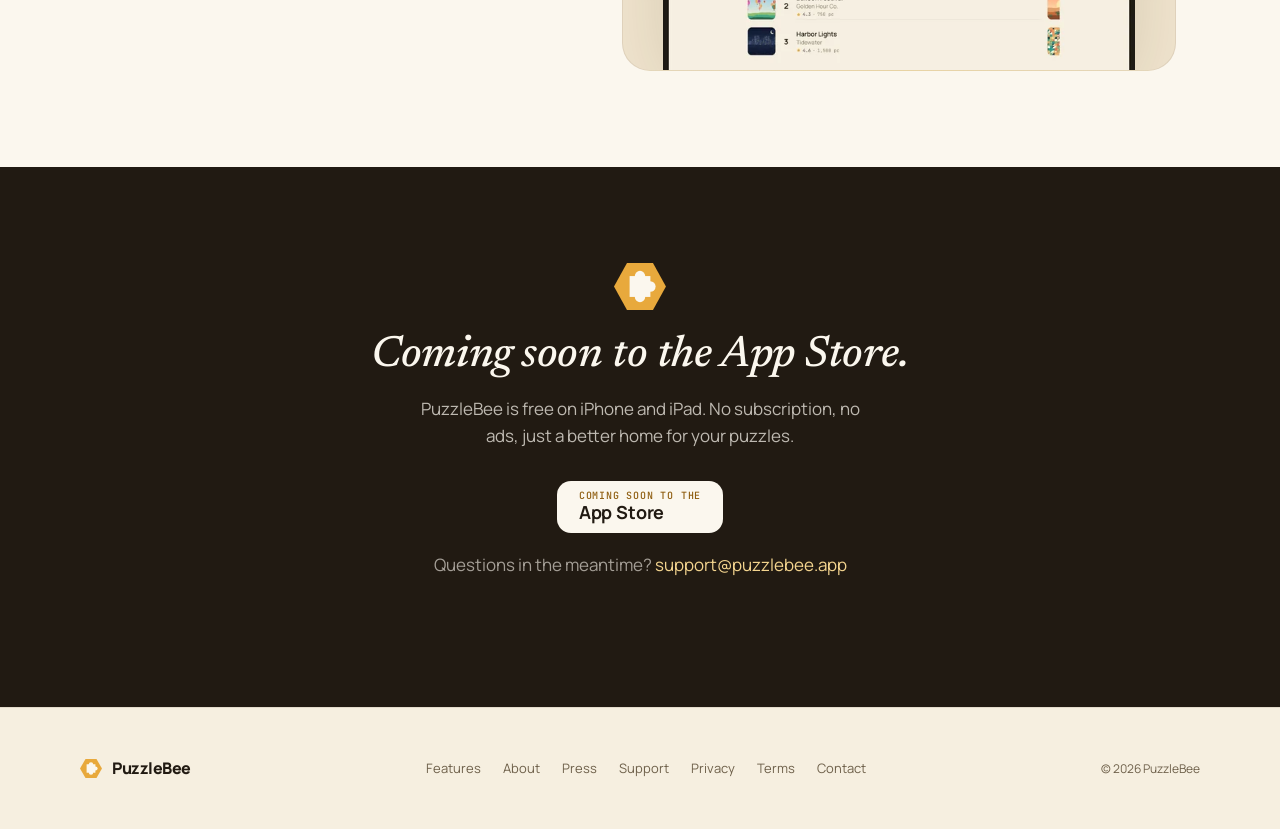
==== commit f31d6bb8: "Get puzzlebee.app ready for launch Rebuild the marketing pages around the brand: the app's own color" ====
--- a/index.html
+++ b/index.html
@@ -3,111 +3,184 @@
 <head>
   <meta charset="UTF-8">
   <meta name="viewport" content="width=device-width, initial-scale=1.0">
-  <title>PuzzleBee — Your jigsaw puzzle life, beautifully organized.</title>
-  <meta name="description" content="Track your jigsaw puzzle collection, time your solves, scan box barcodes, and share with the hive. PuzzleBee is the puzzle app for collectors.">
+  <title>PuzzleBee: a home for your jigsaw puzzles</title>
+  <meta name="description" content="Your jigsaw shelf, solve timer and puzzling friends in one calm app. Scan a box to add it, time every session, and find your next favorite among nearly 10,000 puzzles. Coming soon to iPhone and iPad.">
+  <link rel="canonical" href="https://puzzlebee.app/">
+  <meta name="theme-color" content="#FBF7EE">
+  <link rel="icon" href="/favicon.ico" sizes="48x48">
+  <link rel="icon" href="/favicon.svg" type="image/svg+xml">
+  <link rel="apple-touch-icon" href="/apple-touch-icon.png">
+  <link rel="manifest" href="/site.webmanifest">
+  <link rel="preload" href="/assets/fonts/manrope-latin-wght-normal.woff2" as="font" type="font/woff2" crossorigin>
+  <link rel="preload" href="/assets/fonts/newsreader-latin-500-italic.woff2" as="font" type="font/woff2" crossorigin>
+  <meta property="og:type" content="website">
+  <meta property="og:site_name" content="PuzzleBee">
+  <meta property="og:url" content="https://puzzlebee.app/">
+  <meta property="og:title" content="PuzzleBee: a home for your jigsaw puzzles">
+  <meta property="og:description" content="Your jigsaw shelf, solve timer and puzzling friends in one calm app. Scan a box to add it, time every session, and find your next favorite among nearly 10,000 puzzles. Coming soon to iPhone and iPad.">
+  <meta property="og:image" content="https://puzzlebee.app/assets/img/og.png">
+  <meta property="og:image:width" content="1200">
+  <meta property="og:image:height" content="630">
+  <meta property="og:image:alt" content="PuzzleBee on iPhone: a home for your jigsaw puzzles. Coming soon to the App Store.">
+  <meta name="twitter:card" content="summary_large_image">
   <link rel="stylesheet" href="/assets/style.css">
   <style>
-    .hero { padding: 100px 0 80px; text-align: center; }
-    .hero__bee { display: block; margin: 0 auto 24px; animation: float 4s ease-in-out infinite; }
-    @keyframes float { 0%,100%{transform:translateY(0)} 50%{transform:translateY(-8px)} }
-    .hero__tagline { font-size:0.875rem; font-weight:700; letter-spacing:.08em; text-transform:uppercase; color:var(--honey-deep); margin-bottom:20px; }
-    .hero h1 { margin-bottom: 20px; }
-    .hero__sub { font-size:clamp(1rem,2.5vw,1.2rem); color:var(--ink2); max-width:520px; margin:0 auto 40px; line-height:1.6; }
-    .hero__actions { display:flex; flex-wrap:wrap; gap:14px; justify-content:center; align-items:center; }
-    .proof-strip { display:flex; flex-wrap:wrap; gap:40px; justify-content:center; }
-    .proof-item { text-align:center; }
-    .proof-item__big { font-size:1.75rem; }
-    .proof-item__small { font-size:0.6875rem; font-weight:700; color:var(--ink3); text-transform:uppercase; letter-spacing:.06em; margin-top:4px; }
-    .screenshots { display:flex; gap:20px; justify-content:center; align-items:flex-end; overflow-x:auto; padding:4px 0; }
-    .phone-mockup--center { transform:scale(1.08); }
-    .steps { display:grid; gap:36px; }
-    .step { display:flex; gap:20px; align-items:flex-start; }
-    .step__num { width:38px; height:38px; border-radius:11px; background:var(--honey); color:var(--ink); font-weight:800; display:flex; align-items:center; justify-content:center; flex-shrink:0; }
-    .step__body h3 { margin-bottom:6px; }
-    .step__body p { font-size:.9375rem; }
-    @media(max-width:640px){ .hero{padding:64px 0 56px} }
+    .hero { padding: 72px 0 0; border-top: none; overflow: hidden;
+      background: radial-gradient(80% 60% at 70% 10%, #FBE7B4 0%, rgba(251,231,180,0) 70%), var(--cream); }
+    .hero__grid { display: grid; grid-template-columns: 1.05fr 0.95fr; gap: 48px; align-items: center; }
+    .hero__copy { padding-bottom: 72px; }
+    .hero h1 { margin-bottom: 22px; }
+    .hero__sub { font-size: clamp(1.0625rem, 2.2vw, 1.25rem); line-height: 1.6; max-width: 520px; margin-bottom: 36px; }
+    .hero__actions { display: flex; flex-wrap: wrap; gap: 14px 20px; align-items: center; }
+    .hero__phone { display: flex; justify-content: center; padding-bottom: 72px; }
+    .hero__phone img { width: 100%; max-width: 340px; filter: drop-shadow(0 30px 60px rgba(60,40,10,0.18)); }
+
+    .facts { padding: 28px 0; background: var(--cream50); }
+    .facts ul { list-style: none; display: flex; flex-wrap: wrap; justify-content: center; gap: 10px 36px; }
+    .facts li { font: 500 0.75rem/1.4 var(--font-mono); letter-spacing: 0.08em; text-transform: uppercase; color: var(--ink2); display: flex; align-items: center; gap: 10px; }
+    .facts li::before { content: ''; width: 12px; height: 11px; background: url('/assets/img/mark.svg') center / contain no-repeat; }
+
+    .gallery { display: grid; grid-auto-flow: column; grid-auto-columns: minmax(220px, 1fr); gap: 20px;
+      overflow-x: auto; scroll-snap-type: x mandatory; padding: 8px 24px 24px; margin: 0 -24px;
+      scrollbar-width: thin; }
+    .gallery figure { scroll-snap-align: center; position: relative; }
+    .gallery img { border-radius: 22px; border: 1px solid var(--border); box-shadow: 0 10px 30px rgba(60,40,10,0.08); }
+    .gallery figcaption { position: absolute; width: 1px; height: 1px; overflow: hidden; clip: rect(0 0 0 0); }
+
+    .calm { display: grid; grid-template-columns: repeat(3, 1fr); gap: 20px; margin-top: 52px; }
+    .calm .card h3 { margin-bottom: 8px; }
+    .calm .card p { font-size: 0.9375rem; }
+
+    .ipad { display: grid; grid-template-columns: 0.9fr 1.1fr; gap: 64px; align-items: center; }
+    .ipad__stage { border-radius: 28px; overflow: hidden; padding: 40px 40px 0; border: 1px solid var(--border);
+      background: radial-gradient(120% 70% at 50% 0%, #FBE7B4 0%, #F6EBD3 45%, #F1E5CF 100%); }
+    .ipad__stage img { filter: drop-shadow(0 20px 40px rgba(60,40,10,0.14)); }
+
+    .cta { background: var(--ink); border-top: none; text-align: center; }
+    .cta h2 { color: var(--cream); margin-bottom: 14px; }
+    .cta p { color: rgba(251,247,238,0.72); max-width: 440px; margin: 0 auto 32px; font-size: 1.0625rem; }
+    .cta img.mark { width: 52px; margin: 0 auto 22px; }
+    .cta .store-note { color: rgba(251,247,238,0.6); margin-top: 18px; }
+    .cta .store-note a { color: var(--honey-soft); }
+
+    @media (max-width: 860px) {
+      .hero { padding-top: 48px; }
+      .hero__grid { grid-template-columns: 1fr; gap: 40px; text-align: center; }
+      .hero__copy { padding-bottom: 0; }
+      .hero__sub { margin-left: auto; margin-right: auto; }
+      .hero__actions { justify-content: center; }
+      .hero__phone img { max-width: 280px; }
+      .hero__phone { padding-bottom: 56px; }
+      .calm { grid-template-columns: 1fr; }
+      .ipad { grid-template-columns: 1fr; gap: 40px; }
+    }
+    @media (max-width: 640px) {
+      .gallery { padding: 8px 16px 20px; margin: 0 -16px; grid-auto-columns: 68%; }
+      .ipad__stage { padding: 24px 20px 0; }
+    }
   </style>
 </head>
 <body>
 
-  <nav class="nav">
+  <nav class="nav" aria-label="Main">
     <div class="nav__inner">
-      <a href="/" class="nav__wordmark"><svg width="22" height="24" viewBox="0 0 48 52" fill="none" aria-hidden="true"><polygon points="24,2 46,14 46,38 24,50 2,38 2,14" stroke="#E8A93C" stroke-width="2"/><polygon points="24,14 36,20 36,32 24,38 12,32 12,20" fill="#E8A93C" opacity="0.4"/></svg> PuzzleBee</a>
+      <a href="/" class="wordmark"><img src="/assets/img/mark.svg" width="26" height="23" alt=""> PuzzleBee</a>
       <div class="nav__links">
         <a href="/features.html" class="nav__link--hide">Features</a>
         <a href="/about.html" class="nav__link--hide">About</a>
         <a href="/press.html" class="nav__link--hide">Press</a>
-        <a href="https://apps.apple.com/app/id6776897922" class="nav__cta">Download</a>
+        <a href="/support.html" class="nav__link--hide">Support</a>
+        <span class="nav__soon">Coming soon</span>
       </div>
     </div>
   </nav>
 
-  <section class="hero" style="border-top:none;">
-    <div class="container">
-      <svg class="hero__bee" width="80" height="87" viewBox="0 0 48 52" fill="none" aria-hidden="true"><polygon points="24,2 46,14 46,38 24,50 2,38 2,14" stroke="#E8A93C" stroke-width="2"/><polygon points="24,14 36,20 36,32 24,38 12,32 12,20" fill="#E8A93C" opacity="0.4"/></svg>
-      <p class="hero__tagline">For jigsaw puzzle collectors</p>
-      <h1>Your puzzle life,<br>beautifully organized.</h1>
-      <p class="hero__sub">Track your collection, time your solves, scan box barcodes, and share every finish with the hive.</p>
-      <div class="hero__actions">
-        <a href="https://apps.apple.com/app/id6776897922" class="badge-appstore">
-          <span>
-            <span class="badge-appstore__sub">Download on the</span>
-            <span class="badge-appstore__main">App Store</span>
-          </span>
-        </a>
-        <a href="/features.html" class="btn btn--ghost">See how it works</a>
-      </div>
-    </div>
-  </section>
-
-  <section style="padding:40px 0;">
-    <div class="container">
-      <div class="proof-strip">
-        <div class="proof-item"><div class="proof-item__big">📦</div><div class="proof-item__small">Scan any box</div></div>
-        <div class="proof-item"><div class="proof-item__big">⏱</div><div class="proof-item__small">Time every solve</div></div>
-        <div class="proof-item"><div class="proof-item__big">🗂</div><div class="proof-item__small">Track your collection</div></div>
-        <div class="proof-item"><div class="proof-item__big">🐝</div><div class="proof-item__small">Share with friends</div></div>
-      </div>
-    </div>
-  </section>
-
-  <section>
-    <div class="container">
-      <div style="text-align:center;margin-bottom:52px;">
-        <span class="section-label">Features</span>
-        <h2 class="section-title">Everything a puzzle collector needs</h2>
-        <p class="section-body" style="margin:0 auto;">Built from the ground up for people who take their puzzles seriously.</p>
-      </div>
-      <div class="feature-grid">
-        <div class="feature-card">
-          <span class="feature-card__icon">📷</span>
-          <div class="feature-card__title">Scan to add</div>
-          <div class="feature-card__body">Point your camera at any puzzle box barcode. PuzzleBee looks it up and adds it to your collection in seconds.</div>
-        </div>
-        <div class="feature-card">
-          <span class="feature-card__icon">⏱</span>
-          <div class="feature-card__title">Built-in timer</div>
-          <div class="feature-card__body">Start a solve session and let PuzzleBee track your time. See how you compare to your personal best and the community average.</div>
-        </div>
-        <div class="feature-card">
-          <span class="feature-card__icon">🗂</span>
-          <div class="feature-card__title">Collection tracking</div>
-          <div class="feature-card__body">Mark puzzles as on the shelf, in progress, or complete. Your collection lives in one beautiful place.</div>
-        </div>
-        <div class="feature-card">
-          <span class="feature-card__icon">🐝</span>
-          <div class="feature-card__title">The Hive</div>
-          <div class="feature-card__body">Follow friends and see what they're solving. Their finishes show up in your feed — quiet, warm, and satisfying.</div>
-        </div>
-        <div class="feature-card">
-          <span class="feature-card__icon">🔥</span>
-          <div class="feature-card__title">Streaks &amp; goals</div>
-          <div class="feature-card__body">Set a yearly puzzle goal and track your streak. Stay motivated with achievements that actually feel earned.</div>
-        </div>
-        <div class="feature-card">
-          <span class="feature-card__icon">🌙</span>
-          <div class="feature-card__title">Dark mode</div>
-          <div class="feature-card__body">A warm, thoughtful dark mode that feels right at 11pm when you're sneaking in one more puzzle.</div>
+  <main>
+  <section class="hero">
+    <div class="container hero__grid">
+      <div class="hero__copy">
+        <span class="eyebrow">For jigsaw puzzlers</span>
+        <h1>A home for your jigsaw puzzles.</h1>
+        <p class="hero__sub">Your shelf, your solve timer and your puzzling friends in one calm app. Scan a box to add it, time every session, and find your next favorite among nearly 10,000 puzzles.</p>
+        <div class="hero__actions">
+          <div class="store-soon" role="img" aria-label="Coming soon to the App Store">
+            <span class="store-soon__sub">Coming soon to the</span>
+            <span class="store-soon__main">App Store</span>
+          </div>
+          <a href="/features.html" class="btn btn--ghost">See what's inside</a>
+        </div>
+      </div>
+      <div class="hero__phone">
+        <img src="/assets/img/screens/iphone-1-home-720.webp" width="720" height="1532" srcset="/assets/img/screens/iphone-1-home-360.webp 360w, /assets/img/screens/iphone-1-home-720.webp 720w" sizes="(max-width: 860px) 70vw, 380px"
+             alt="The PuzzleBee home screen: the puzzle in progress, an 8 day streak, and puzzles to continue">
+      </div>
+    </div>
+  </section>
+
+  <section class="facts" aria-label="At a glance">
+    <ul>
+      <li>Nearly 10,000 puzzles</li>
+      <li>iPhone and iPad</li>
+      <li>Free</li>
+      <li>No ads, no tracking</li>
+    </ul>
+  </section>
+
+  <section>
+    <div class="container">
+      <div class="center" style="margin-bottom:48px;">
+        <span class="eyebrow">The app</span>
+        <h2 class="section-title">Everything about your puzzles, in one place</h2>
+        <p class="section-body">Keep your shelf, time every solve, read honest reviews and see what your friends are finishing.</p>
+      </div>
+      <div class="gallery" tabindex="0" aria-label="App screenshots, scrolls sideways">
+        <figure><img src="/assets/img/screens/store-iphone-1-home.webp" width="660" height="1434" loading="lazy" alt="Your shelf, kept tidy: owned, in progress and wishlist, in one place."><figcaption>Your shelf, kept tidy</figcaption></figure>
+        <figure><img src="/assets/img/screens/store-iphone-2-timer.webp" width="660" height="1434" loading="lazy" alt="Time every solve: pause, resume, and see how you compare."><figcaption>Time every solve</figcaption></figure>
+        <figure><img src="/assets/img/screens/store-iphone-3-discover.webp" width="660" height="1434" loading="lazy" alt="Find your next favorite: charts, new arrivals and themes to browse."><figcaption>Find your next favorite</figcaption></figure>
+        <figure><img src="/assets/img/screens/store-iphone-4-reviews.webp" width="660" height="1434" loading="lazy" alt="Ratings from puzzlers: read honest reviews before you buy."><figcaption>Ratings from puzzlers</figcaption></figure>
+        <figure><img src="/assets/img/screens/store-iphone-5-hive.webp" width="660" height="1434" loading="lazy" alt="Puzzle with friends: see what they finish and cheer them on."><figcaption>Puzzle with friends</figcaption></figure>
+        <figure><img src="/assets/img/screens/store-iphone-6-you.webp" width="660" height="1434" loading="lazy" alt="Watch your year add up: streaks, stats and badges you earn."><figcaption>Watch your year add up</figcaption></figure>
+      </div>
+    </div>
+  </section>
+
+  <section>
+    <div class="container">
+      <div class="feature-row">
+        <div class="feature-row__text">
+          <span class="eyebrow">Discover</span>
+          <h2>Never wonder what to puzzle next.</h2>
+          <p>Discover always has somewhere else to go, built from what real puzzlers are adding, finishing and loving.</p>
+          <ul class="ticks">
+            <li>Charts of what puzzlers are adding and finishing this month</li>
+            <li>A daily pick, new arrivals and themes to browse</li>
+            <li>Honest ratings and reviews, with spoiler warnings</li>
+          </ul>
+        </div>
+        <div class="feature-row__visual phone-stage">
+          <img src="/assets/img/screens/iphone-3-discover-720.webp" width="720" height="1532" srcset="/assets/img/screens/iphone-3-discover-360.webp 360w, /assets/img/screens/iphone-3-discover-720.webp 720w" sizes="(max-width: 860px) 70vw, 380px" loading="lazy"
+               alt="Discover: a featured puzzle, the most popular puzzles this month and new arrivals">
+        </div>
+      </div>
+    </div>
+  </section>
+
+  <section>
+    <div class="container">
+      <div class="feature-row feature-row--flip">
+        <div class="feature-row__text">
+          <span class="eyebrow">Time every solve</span>
+          <h2>A timer that waits for you.</h2>
+          <p>Real puzzles take more than one sitting. Start the timer when you sit down, pause it when you get up, and PuzzleBee keeps the total.</p>
+          <ul class="ticks">
+            <li>Pauses and resumes across as many sessions as it takes</li>
+            <li>See how your time compares with everyone who finished it</li>
+            <li>Every solve kept, repeat solves included</li>
+          </ul>
+        </div>
+        <div class="feature-row__visual phone-stage">
+          <img src="/assets/img/screens/iphone-2-timer-720.webp" width="720" height="1532" srcset="/assets/img/screens/iphone-2-timer-360.webp 360w, /assets/img/screens/iphone-2-timer-720.webp 720w" sizes="(max-width: 860px) 70vw, 380px" loading="lazy"
+               alt="A puzzle page with the solve timer paused at two hours">
         </div>
       </div>
     </div>
@@ -115,58 +188,61 @@
 
   <section style="background:var(--cream50);">
     <div class="container">
-      <div style="text-align:center;margin-bottom:48px;">
-        <span class="section-label">The app</span>
-        <h2>Designed for puzzle people</h2>
-      </div>
-      <div class="screenshots">
-        <div class="phone-mockup"><span style="text-align:center;padding:12px;font-size:.7rem;color:var(--ink4);">Home<br>tab</span></div>
-        <div class="phone-mockup phone-mockup--center"><span style="text-align:center;padding:12px;font-size:.7rem;color:var(--ink4);">Library<br>tab</span></div>
-        <div class="phone-mockup"><span style="text-align:center;padding:12px;font-size:.7rem;color:var(--ink4);">Profile<br>tab</span></div>
-      </div>
-      <p style="text-align:center;font-size:.8125rem;color:var(--ink4);margin-top:20px;">Available on iPhone — iOS 17+</p>
-    </div>
-  </section>
-
-  <section>
-    <div class="container" style="max-width:720px;">
-      <div style="margin-bottom:48px;">
-        <span class="section-label">How it works</span>
-        <h2>From box to solved in five steps</h2>
-      </div>
-      <div class="steps">
-        <div class="step"><div class="step__num">1</div><div class="step__body"><h3>Scan the barcode</h3><p>Open the scanner and point it at the box. PuzzleBee matches the UPC against its database and pulls in the title, brand, piece count, and art.</p></div></div>
-        <div class="step"><div class="step__num">2</div><div class="step__body"><h3>Add to your collection</h3><p>One tap adds it to your shelf. If the puzzle isn't in the database yet, you can submit it — photos and all — for review.</p></div></div>
-        <div class="step"><div class="step__num">3</div><div class="step__body"><h3>Start a solve session</h3><p>When you sit down to puzzle, start the built-in timer. Pause it. Come back. PuzzleBee keeps an accurate total across as many sessions as the puzzle takes you.</p></div></div>
-        <div class="step"><div class="step__num">4</div><div class="step__body"><h3>Mark it solved</h3><p>Hit complete when the last piece drops. Your time is logged, your streak is updated, and your stats get smarter.</p></div></div>
-        <div class="step"><div class="step__num">5</div><div class="step__body"><h3>Share with the hive</h3><p>Friends who follow you see your finish in their Hive feed. No pressure — just a quiet, warm acknowledgment that you did the thing.</p></div></div>
-      </div>
-    </div>
-  </section>
-
-  <section style="background:var(--ink);border-top:none;">
-    <div class="container" style="text-align:center;">
-      <svg width="56" height="61" viewBox="0 0 48 52" fill="none" aria-hidden="true" style="display:block;margin:0 auto 20px;"><polygon points="24,2 46,14 46,38 24,50 2,38 2,14" stroke="#E8A93C" stroke-width="2"/><polygon points="24,14 36,20 36,32 24,38 12,32 12,20" fill="#E8A93C" opacity="0.4"/></svg>
-      <h2 style="color:#FBF7EE;margin-bottom:16px;">Ready to join the hive?</h2>
-      <p style="color:rgba(251,247,238,.65);max-width:400px;margin:0 auto 36px;font-size:1.0625rem;">Free to download. No subscription. Just a better way to live your puzzle life.</p>
-      <a href="https://apps.apple.com/app/id6776897922" class="badge-appstore">
-        <span><span class="badge-appstore__sub">Download on the</span><span class="badge-appstore__main">App Store</span></span>
-      </a>
-    </div>
-  </section>
+      <div class="center">
+        <span class="eyebrow">Calm by design</span>
+        <h2 class="section-title">An app that leaves you to your puzzle</h2>
+        <p class="section-body">PuzzleBee is built for a quiet hobby, so it stays quiet too.</p>
+      </div>
+      <div class="calm">
+        <div class="card"><h3>No ads</h3><p>Nothing to scroll past. PuzzleBee is free, with no in-app purchases.</p></div>
+        <div class="card"><h3>No tracking</h3><p>No advertising or analytics SDKs, and we never sell your data. <a href="/privacy.html">Read the privacy policy</a>.</p></div>
+        <div class="card"><h3>No nagging</h3><p>No marketing notifications. Reminders are optional, and you set them.</p></div>
+      </div>
+    </div>
+  </section>
+
+  <section>
+    <div class="container ipad">
+      <div>
+        <span class="eyebrow">iPhone and iPad</span>
+        <h2 class="section-title">Made for the puzzle table, too.</h2>
+        <p class="section-body">PuzzleBee runs on iPad in every orientation and in Split View, so your shelf and timer can sit right next to the pieces.</p>
+      </div>
+      <div class="ipad__stage">
+        <img src="/assets/img/screens/ipad-discover-1280.webp" width="1280" height="1171" loading="lazy"
+             srcset="/assets/img/screens/ipad-discover-640.webp 640w, /assets/img/screens/ipad-discover-1280.webp 1280w"
+             sizes="(max-width: 860px) 92vw, 560px"
+             alt="PuzzleBee's Discover tab on iPad">
+      </div>
+    </div>
+  </section>
+
+  <section class="cta">
+    <div class="container">
+      <img class="mark" src="/assets/img/mark.svg" width="52" height="47" alt="">
+      <h2>Coming soon to the App Store.</h2>
+      <p>PuzzleBee is free on iPhone and iPad. No subscription, no ads, just a better home for your puzzles.</p>
+      <div class="store-soon store-soon--light" role="img" aria-label="Coming soon to the App Store">
+        <span class="store-soon__sub">Coming soon to the</span>
+        <span class="store-soon__main">App Store</span>
+      </div>
+      <p class="store-note">Questions in the meantime? <a href="mailto:support@puzzlebee.app">support@puzzlebee.app</a></p>
+    </div>
+  </section>
+  </main>
 
   <footer class="footer">
     <div class="footer__inner">
-      <a href="/" class="footer__wordmark"><svg width="18" height="20" viewBox="0 0 48 52" fill="none" aria-hidden="true"><polygon points="24,2 46,14 46,38 24,50 2,38 2,14" stroke="#E8A93C" stroke-width="2"/><polygon points="24,14 36,20 36,32 24,38 12,32 12,20" fill="#E8A93C" opacity="0.4"/></svg> PuzzleBee</a>
-      <div class="footer__links">
+      <a href="/" class="wordmark"><img src="/assets/img/mark.svg" width="22" height="20" alt=""> PuzzleBee</a>
+      <nav class="footer__links" aria-label="Footer">
         <a href="/features.html">Features</a>
         <a href="/about.html">About</a>
         <a href="/press.html">Press</a>
+        <a href="/support.html">Support</a>
         <a href="/privacy.html">Privacy</a>
         <a href="/terms.html">Terms</a>
-        <a href="/support.html">Support</a>
         <a href="mailto:support@puzzlebee.app">Contact</a>
-      </div>
+      </nav>
       <p class="footer__copy">© 2026 PuzzleBee</p>
     </div>
   </footer>
--- a/assets/style.css
+++ b/assets/style.css
@@ -1,108 +1,150 @@
-/* PuzzleBee — shared marketing stylesheet */
+/* PuzzleBee — shared marketing stylesheet.
+   Colors and type match the app (puzzlebee/src/tokens.ts): Newsreader italic
+   for display, Manrope for text, JetBrains Mono for small labels. The fonts are
+   self-hosted (SIL Open Font License, see /assets/fonts/LICENSE.md) so the site
+   makes no third-party requests. */
+
+@font-face {
+  font-family: 'Newsreader';
+  font-style: italic; font-weight: 500; font-display: swap;
+  src: url('/assets/fonts/newsreader-latin-500-italic.woff2') format('woff2');
+}
+@font-face {
+  font-family: 'Manrope';
+  font-style: normal; font-weight: 200 800; font-display: swap;
+  src: url('/assets/fonts/manrope-latin-wght-normal.woff2') format('woff2-variations'),
+       url('/assets/fonts/manrope-latin-wght-normal.woff2') format('woff2');
+}
+@font-face {
+  font-family: 'JetBrains Mono';
+  font-style: normal; font-weight: 500; font-display: swap;
+  src: url('/assets/fonts/jetbrains-mono-latin-500-normal.woff2') format('woff2');
+}
 
 :root {
-  --ink:       #211A12;
-  --ink2:      #5C4D38;
-  --ink3:      #8B7C63;
-  --ink4:      #B8A890;
-  --cream:     #FBF7EE;
-  --cream50:   #F5EFE0;
-  --cream100:  #EDE4D0;
-  --honey:     #E8A93C;
-  --honey-deep:#C4831A;
-  --honey-soft:#FFF3D6;
-  --sage:      #6B7B5A;
-  --border:    rgba(90,70,40,0.12);
-  --radius:    16px;
-  --radius-sm: 10px;
+  color-scheme: light;
+  --ink:        #211A12;
+  --ink2:       #4A3F2E;
+  --ink3:       #6E604A;   /* 5.3:1 on cream, passes WCAG AA */
+  --ink4:       #B6A88B;   /* decoration only, never text */
+  --cream:      #FBF7EE;
+  --cream50:    #F6EFE0;
+  --cream100:   #F1E8D3;
+  --cream200:   #E6D9BC;
+  --honey:      #E8A93C;
+  --honey-deep: #8F5E10;   /* honey for text on cream */
+  --honey-soft: #F4D58F;
+  --honey-mist: #FBEFD2;
+  --sage:       #7A8B6B;
+  --border:     rgba(90,70,40,0.12);
+  --radius:     16px;
+  --radius-sm:  12px;
+  --font-display: 'Newsreader', 'Iowan Old Style', Georgia, serif;
+  --font-body:    'Manrope', -apple-system, BlinkMacSystemFont, 'Segoe UI', Helvetica, Arial, sans-serif;
+  --font-mono:    'JetBrains Mono', ui-monospace, Menlo, monospace;
 }
 
 *, *::before, *::after { box-sizing: border-box; margin: 0; padding: 0; }
 
-html { scroll-behavior: smooth; }
+html { scroll-behavior: smooth; -webkit-text-size-adjust: 100%; }
 
 body {
-  font-family: -apple-system, BlinkMacSystemFont, 'Segoe UI', Helvetica, Arial, sans-serif;
+  font-family: var(--font-body);
   background: var(--cream);
   color: var(--ink);
   line-height: 1.6;
   -webkit-font-smoothing: antialiased;
-}
+  overflow-x: hidden;
+}
+
+img { max-width: 100%; height: auto; display: block; }
+
+:focus-visible { outline: 2px solid var(--honey-deep); outline-offset: 3px; border-radius: 6px; }
 
 /* ── Typography ── */
-h1 { font-size: clamp(2rem, 5vw, 3.25rem); font-weight: 800; letter-spacing: -0.04em; line-height: 1.1; }
-h2 { font-size: clamp(1.5rem, 3vw, 2rem); font-weight: 700; letter-spacing: -0.03em; line-height: 1.2; }
-h3 { font-size: 1.125rem; font-weight: 700; letter-spacing: -0.02em; }
+h1, h2 { font-family: var(--font-display); font-style: italic; font-weight: 500; letter-spacing: -0.01em; }
+h1 { font-size: clamp(2.5rem, 6.5vw, 4.25rem); line-height: 1.04; }
+h2 { font-size: clamp(1.875rem, 4vw, 2.75rem); line-height: 1.1; }
+h3 { font-size: 1.125rem; font-weight: 700; letter-spacing: -0.01em; line-height: 1.35; }
 p  { color: var(--ink2); }
 a  { color: var(--honey-deep); text-decoration: none; }
 a:hover { text-decoration: underline; }
 
 /* ── Layout ── */
-.container { max-width: 1080px; margin: 0 auto; padding: 0 24px; }
+.container { max-width: 1120px; margin: 0 auto; padding: 0 24px; }
 .container--narrow { max-width: 720px; margin: 0 auto; padding: 0 24px; }
 
-section { padding: 80px 0; }
+section { padding: 96px 0; }
 section + section { border-top: 1px solid var(--border); }
 
 /* ── Nav ── */
 .nav {
   position: sticky; top: 0; z-index: 100;
-  background: rgba(251,247,238,0.92);
-  backdrop-filter: blur(12px);
+  background: rgba(251,247,238,0.9);
+  -webkit-backdrop-filter: blur(14px); backdrop-filter: blur(14px);
   border-bottom: 1px solid var(--border);
   padding: 0 24px;
 }
 .nav__inner {
-  max-width: 1080px; margin: 0 auto;
-  display: flex; align-items: center; justify-content: space-between;
-  height: 60px;
-}
-.nav__wordmark {
-  font-size: 1.1rem; font-weight: 800; letter-spacing: -0.03em;
-  color: var(--ink); text-decoration: none; display: flex; align-items: center; gap: 8px;
-}
-.nav__wordmark:hover { text-decoration: none; }
+  max-width: 1120px; margin: 0 auto;
+  display: flex; align-items: center; justify-content: space-between; gap: 16px;
+  height: 64px;
+}
+.wordmark {
+  display: inline-flex; align-items: center; gap: 10px;
+  font-size: 1.125rem; font-weight: 800; letter-spacing: -0.03em;
+  color: var(--ink); text-decoration: none;
+}
+.wordmark img { width: 26px; height: auto; }
+.wordmark:hover { text-decoration: none; }
 .nav__links { display: flex; align-items: center; gap: 28px; }
 .nav__links a { font-size: 0.875rem; font-weight: 600; color: var(--ink2); }
 .nav__links a:hover { color: var(--ink); text-decoration: none; }
-.nav__cta {
-  background: var(--ink); color: var(--cream) !important;
-  padding: 8px 18px; border-radius: 999px; font-size: 0.8125rem !important;
-}
-.nav__cta:hover { background: var(--ink2); text-decoration: none !important; }
+.nav__links a[aria-current="page"] { color: var(--ink); font-weight: 700; }
+.nav__soon {
+  font-family: var(--font-mono); font-size: 0.6875rem; letter-spacing: 0.06em; text-transform: uppercase;
+  background: var(--honey-mist); color: var(--honey-deep);
+  border: 1px solid rgba(232,169,60,0.35);
+  padding: 7px 12px; border-radius: 999px; white-space: nowrap;
+}
 
 /* ── Buttons ── */
 .btn {
-  display: inline-flex; align-items: center; gap: 8px;
-  font-weight: 700; font-size: 0.9375rem;
-  padding: 14px 28px; border-radius: var(--radius);
+  display: inline-flex; align-items: center; justify-content: center; gap: 8px;
+  font: 700 0.9375rem/1 var(--font-body);
+  padding: 15px 26px; border-radius: 999px;
   cursor: pointer; text-decoration: none; border: none;
   transition: opacity 0.15s, transform 0.1s;
 }
 .btn:hover { opacity: 0.88; transform: translateY(-1px); text-decoration: none; }
 .btn--honey { background: var(--honey); color: var(--ink); }
 .btn--ink   { background: var(--ink); color: var(--cream); }
-.btn--ghost { background: transparent; color: var(--ink); border: 1.5px solid var(--border); }
-
-/* App Store badge */
-.badge-appstore {
-  display: inline-flex; align-items: center; gap: 10px;
+.btn--ghost { background: transparent; color: var(--ink); border: 1.5px solid var(--cream200); }
+
+/* "Coming soon to the App Store". Not a link until the app is live; when it is,
+   swap each for Apple's official badge pointing at apps.apple.com/app/id6776897922. */
+.store-soon {
+  display: inline-flex; flex-direction: column; align-items: flex-start; justify-content: center;
+  min-height: 52px; padding: 9px 22px 10px;
   background: var(--ink); color: var(--cream);
-  padding: 12px 24px; border-radius: var(--radius-sm);
-  font-size: 0.8125rem; font-weight: 600;
-  text-decoration: none; transition: opacity 0.15s;
-}
-.badge-appstore:hover { opacity: 0.85; text-decoration: none; }
-.badge-appstore__sub { display: block; font-size: 0.625rem; font-weight: 400; opacity: 0.7; line-height: 1; margin-bottom: 2px; }
-.badge-appstore__main { display: block; font-size: 1rem; font-weight: 700; line-height: 1; }
-
-/* ── Tag / pill ── */
-.tag {
+  border-radius: 14px; cursor: default; user-select: none;
+}
+.store-soon__sub { font: 500 0.625rem/1.2 var(--font-mono); letter-spacing: 0.08em; text-transform: uppercase; color: var(--honey-soft); }
+.store-soon__main { font-size: 1.125rem; font-weight: 700; line-height: 1.2; letter-spacing: -0.01em; }
+.store-soon--light { background: var(--cream); color: var(--ink); }
+.store-soon--light .store-soon__sub { color: var(--honey-deep); }
+.store-note { font-size: 0.8125rem; color: var(--ink3); }
+
+/* ── Labels ── */
+.eyebrow {
   display: inline-block;
-  padding: 4px 10px; border-radius: 999px;
-  font-size: 0.6875rem; font-weight: 700; letter-spacing: 0.05em; text-transform: uppercase;
-  background: var(--honey-soft); color: var(--honey-deep);
-}
+  font: 500 0.75rem/1.4 var(--font-mono); letter-spacing: 0.08em; text-transform: uppercase;
+  color: var(--honey-deep); margin-bottom: 16px;
+}
+.section-title { margin-bottom: 16px; }
+.section-body  { color: var(--ink2); font-size: 1.0625rem; line-height: 1.65; max-width: 560px; }
+.center { text-align: center; }
+.center .section-body { margin-left: auto; margin-right: auto; }
 
 /* ── Cards ── */
 .card {
@@ -112,83 +154,75 @@
   padding: 28px;
 }
 
-/* ── Feature grid ── */
-.feature-grid {
-  display: grid;
-  grid-template-columns: repeat(auto-fit, minmax(220px, 1fr));
-  gap: 20px;
-}
-.feature-card {
-  background: var(--cream50);
+/* ── Feature rows: copy beside a phone ── */
+.feature-row {
+  display: grid; grid-template-columns: 1fr 1fr; gap: 72px; align-items: center;
+}
+.feature-row--flip .feature-row__visual { order: -1; }
+.feature-row__text h2 { margin-bottom: 16px; }
+.feature-row__text > p { font-size: 1.0625rem; line-height: 1.7; margin-bottom: 20px; }
+.ticks { list-style: none; display: grid; gap: 12px; }
+.ticks li { position: relative; padding-left: 30px; color: var(--ink2); font-size: 0.9375rem; line-height: 1.55; }
+.ticks li::before {
+  content: ''; position: absolute; left: 0; top: 3px; width: 18px; height: 18px;
+  background: url('/assets/img/mark.svg') center / contain no-repeat;
+}
+
+/* A phone rising out of a warm card, cut off at the bottom like the store art */
+.phone-stage {
+  position: relative; overflow: hidden;
+  border-radius: 28px;
+  background: radial-gradient(120% 70% at 50% 0%, #FBE7B4 0%, #F6EBD3 45%, #F1E5CF 100%);
   border: 1px solid var(--border);
-  border-radius: 20px;
-  padding: 28px 24px;
-}
-.feature-card__icon {
-  font-size: 2rem; margin-bottom: 14px; display: block;
-}
-.feature-card__title {
-  font-size: 1rem; font-weight: 700; margin-bottom: 6px; color: var(--ink);
-}
-.feature-card__body {
-  font-size: 0.875rem; color: var(--ink3); line-height: 1.55;
-}
-
-/* ── Screenshot placeholder ── */
-.phone-mockup {
-  width: 200px; aspect-ratio: 9/19.5;
-  background: var(--cream100);
-  border: 1.5px solid var(--border);
-  border-radius: 36px;
-  display: flex; align-items: center; justify-content: center;
-  font-size: 0.75rem; color: var(--ink4);
-  flex-shrink: 0;
-  overflow: hidden;
-}
-.phone-mockup img { width: 100%; height: 100%; object-fit: cover; border-radius: inherit; }
-
-/* ── Section header ── */
-.section-label {
-  display: inline-block;
-  font-size: 0.6875rem; font-weight: 700; letter-spacing: 0.08em; text-transform: uppercase;
-  color: var(--honey-deep); margin-bottom: 14px;
-}
-.section-title { margin-bottom: 16px; }
-.section-body  { color: var(--ink2); font-size: 1.0625rem; line-height: 1.65; max-width: 560px; }
+  padding: 48px 40px 0;
+  display: flex; justify-content: center;
+}
+.phone-stage img { width: 100%; max-width: 320px; filter: drop-shadow(0 20px 40px rgba(60,40,10,0.14)); }
 
 /* ── Footer ── */
 .footer {
   background: var(--cream50);
   border-top: 1px solid var(--border);
-  padding: 40px 24px;
+  padding: 48px 24px;
 }
 .footer__inner {
-  max-width: 1080px; margin: 0 auto;
-  display: flex; flex-wrap: wrap; align-items: center; justify-content: space-between; gap: 16px;
-}
-.footer__wordmark {
-  font-size: 1rem; font-weight: 800; letter-spacing: -0.03em; color: var(--ink);
-  text-decoration: none; display: flex; align-items: center; gap: 6px;
-}
-.footer__links { display: flex; flex-wrap: wrap; gap: 20px; }
+  max-width: 1120px; margin: 0 auto;
+  display: flex; flex-wrap: wrap; align-items: center; justify-content: space-between; gap: 20px;
+}
+.footer .wordmark { font-size: 1rem; }
+.footer .wordmark img { width: 22px; }
+.footer__links { display: flex; flex-wrap: wrap; gap: 8px 22px; }
 .footer__links a { font-size: 0.8125rem; color: var(--ink3); }
 .footer__links a:hover { color: var(--ink); text-decoration: none; }
-.footer__copy { font-size: 0.75rem; color: var(--ink4); }
-
-/* ── Prose (for legal pages) ── */
-.prose h1 { margin-bottom: 8px; }
-.prose .updated { font-size: 0.875rem; color: var(--ink3); margin-bottom: 40px; }
-.prose h2 { font-size: 1.125rem; font-weight: 700; margin: 36px 0 10px; }
-.prose h3 { font-size: 1rem; font-weight: 600; margin: 24px 0 6px; }
-.prose p  { margin-bottom: 14px; font-size: 0.9375rem; line-height: 1.75; }
+.footer__copy { font-size: 0.75rem; color: var(--ink3); }
+
+/* ── Prose (legal and support pages) ── */
+.page-hero { padding: 80px 0 48px; }
+.prose h1 { margin-bottom: 8px; font-size: clamp(2.25rem, 6vw, 3.25rem); }
+.prose .updated { font: 500 0.75rem/1.5 var(--font-mono); letter-spacing: 0.04em; color: var(--ink3); margin-bottom: 40px; }
+.prose h2 { font-family: var(--font-body); font-style: normal; font-size: 1.1875rem; font-weight: 700; letter-spacing: -0.01em; margin: 40px 0 10px; }
+.prose h3 { font-size: 1rem; font-weight: 700; margin: 24px 0 6px; }
+.prose p  { margin-bottom: 14px; font-size: 0.9875rem; line-height: 1.75; }
 .prose ul { padding-left: 20px; margin-bottom: 14px; color: var(--ink2); }
-.prose ul li { margin-bottom: 6px; font-size: 0.9375rem; line-height: 1.7; }
-
-/* ── Color swatch ── */
-.swatch { width: 48px; height: 48px; border-radius: 10px; border: 1px solid var(--border); display: inline-block; }
+.prose ul li { margin-bottom: 6px; font-size: 0.9875rem; line-height: 1.7; }
+.prose a { text-decoration: underline; text-decoration-color: rgba(143,94,16,0.35); text-underline-offset: 2px; }
 
 /* ── Responsive ── */
+@media (max-width: 860px) {
+  .feature-row { grid-template-columns: 1fr; gap: 40px; }
+  .feature-row--flip .feature-row__visual { order: 0; }
+}
 @media (max-width: 640px) {
-  section { padding: 56px 0; }
+  section { padding: 64px 0; }
+  .container, .container--narrow { padding: 0 16px; }
+  .nav { padding: 0 16px; }
+  .nav__links { gap: 16px; }
   .nav__links .nav__link--hide { display: none; }
-}
+  .footer { padding: 40px 16px; }
+  .page-hero { padding: 56px 0 32px; }
+  .phone-stage { padding: 32px 28px 0; border-radius: 22px; }
+}
+@media (prefers-reduced-motion: reduce) {
+  html { scroll-behavior: auto; }
+  *, *::before, *::after { animation: none !important; transition: none !important; }
+}
